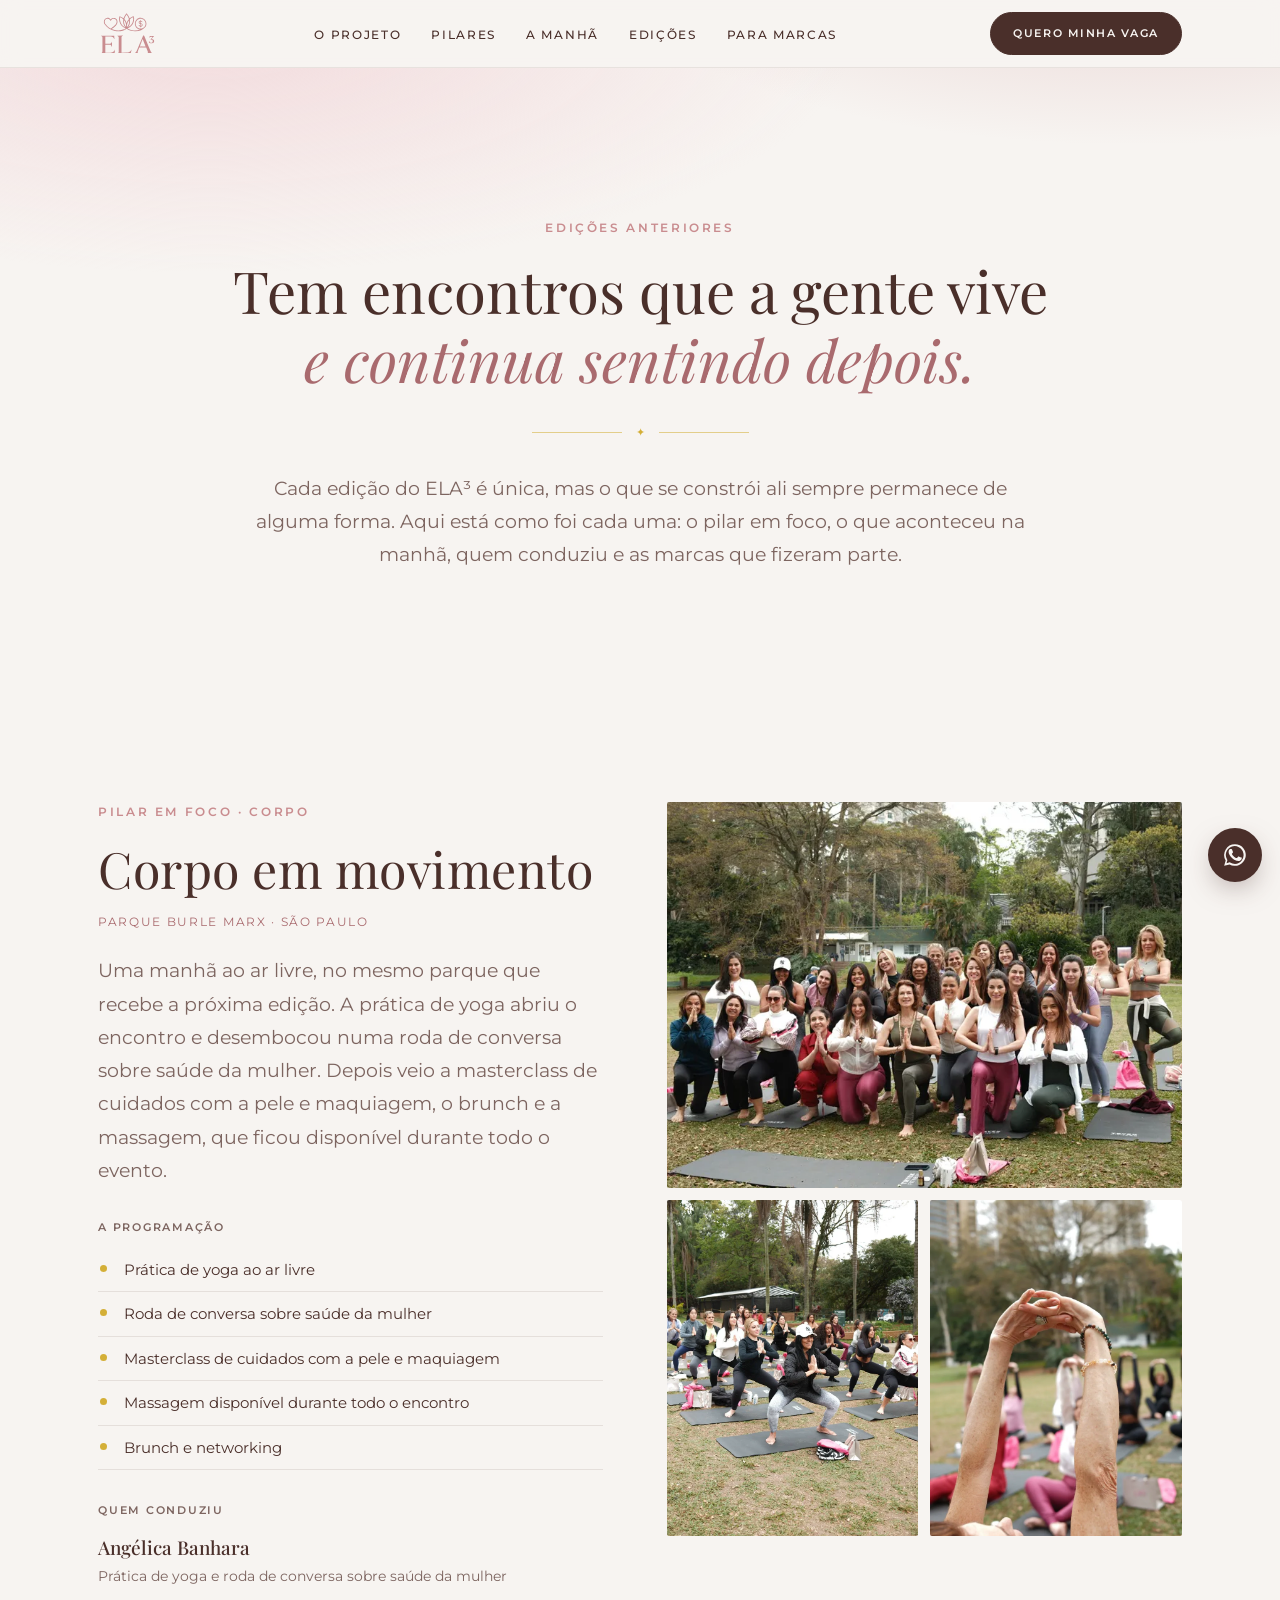
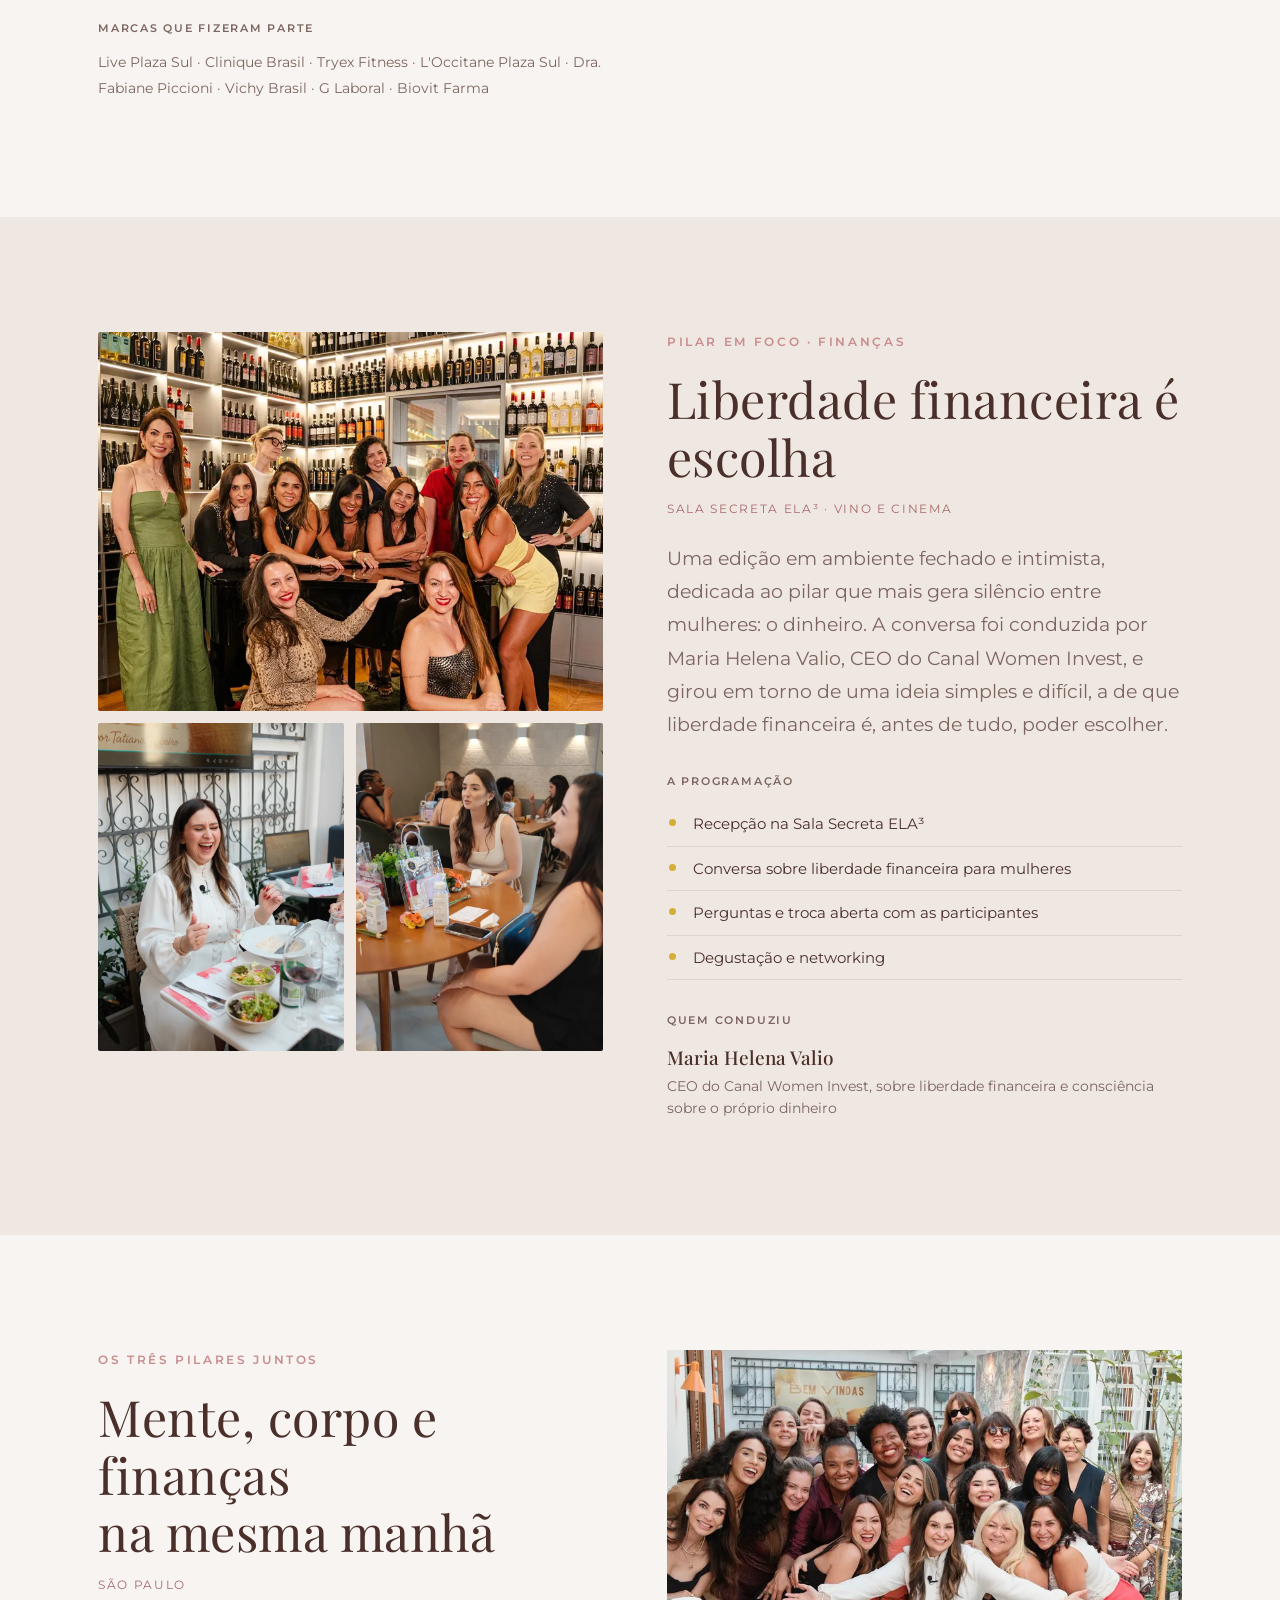
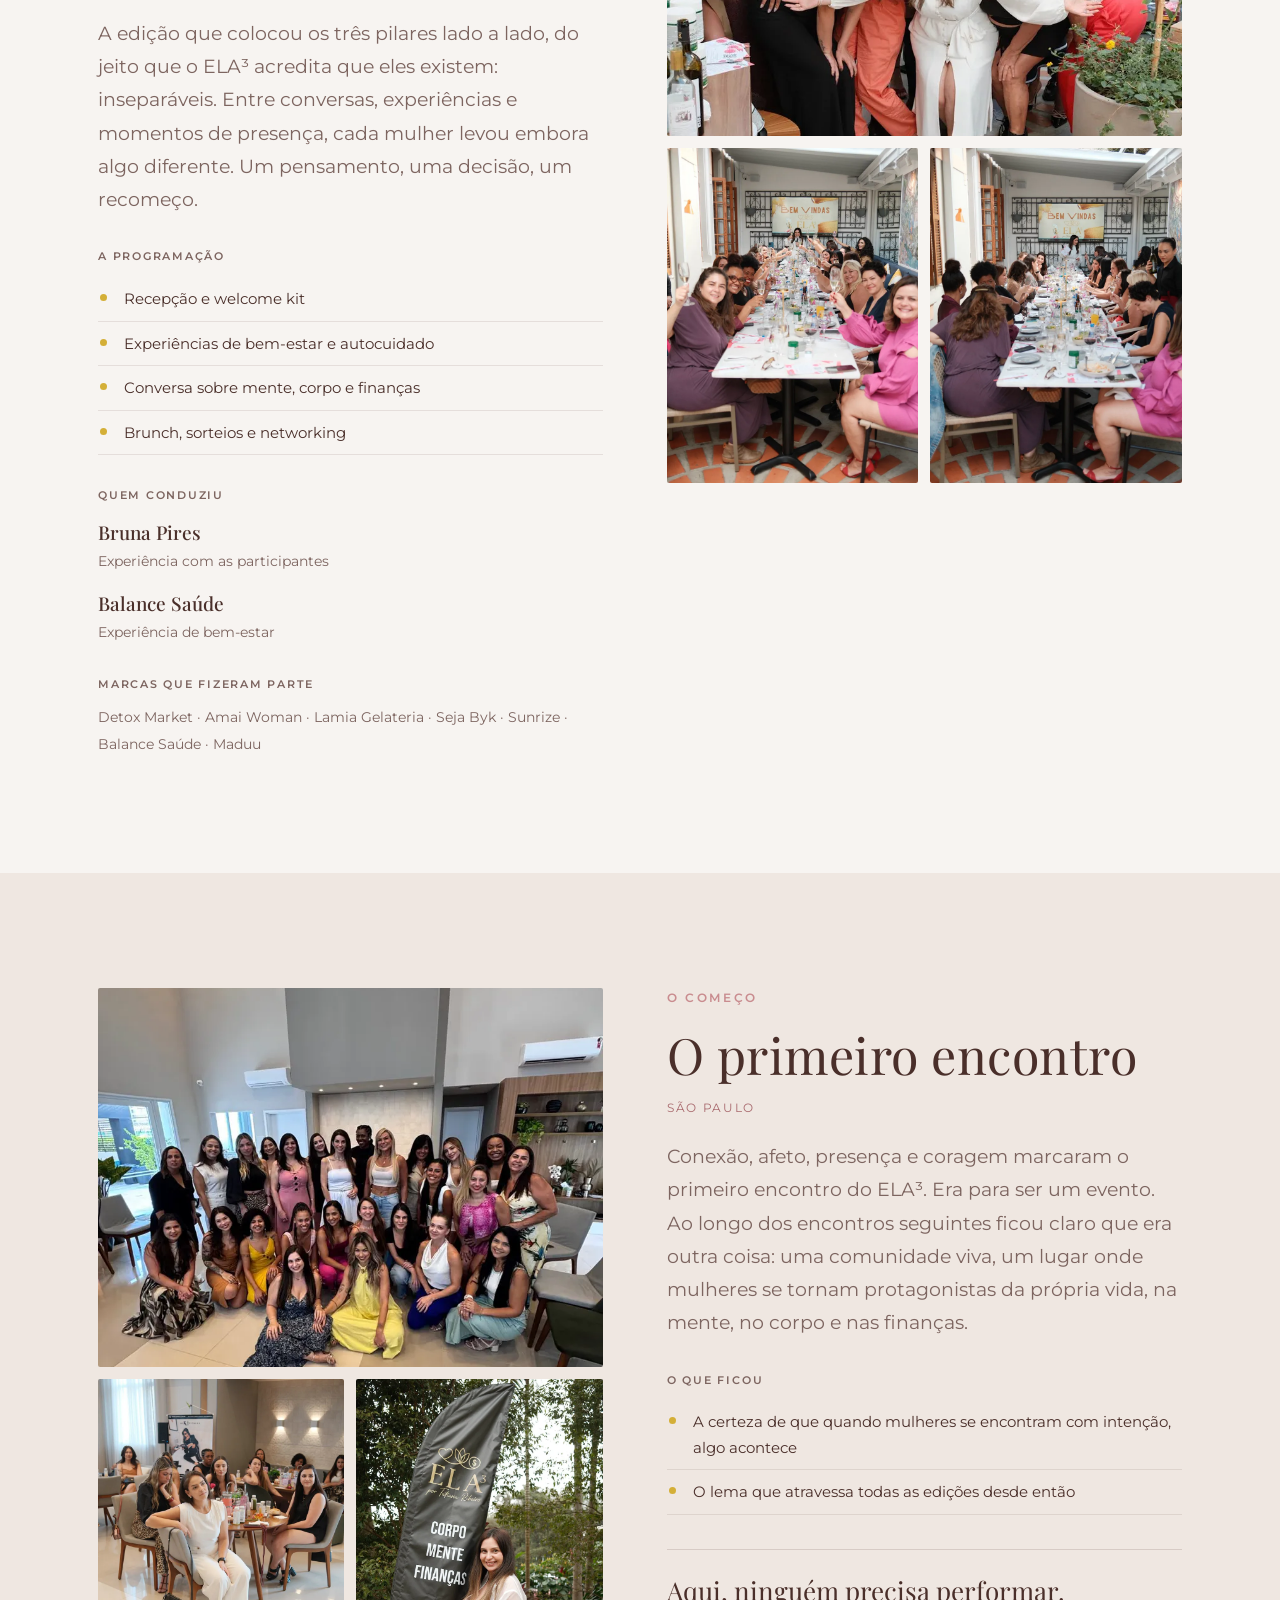
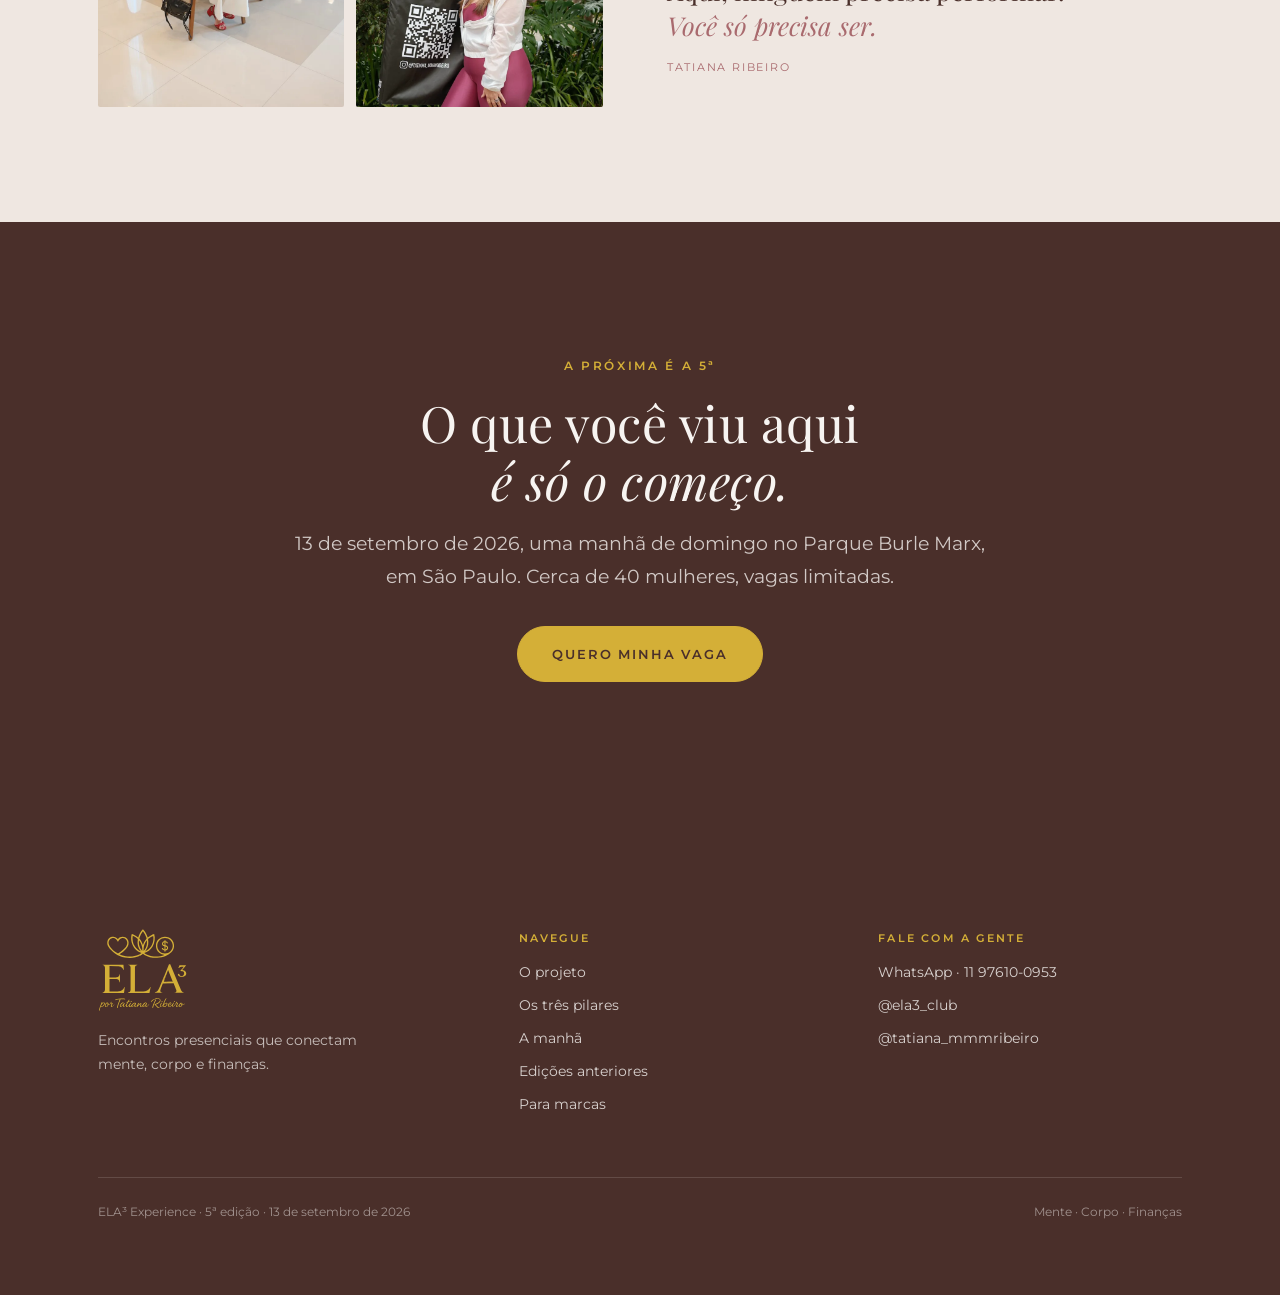
==== edicoes.html @ 1c88f281 "Aponta canonical, og:url e og:image para ela3.com.br Co-Authored-By: Claude Opus 5 <noreply@anthropi" ====
<!doctype html>
<html lang="pt-BR">
<head>
<meta charset="utf-8">
<meta name="viewport" content="width=device-width,initial-scale=1">
<title>Edições anteriores · ELA³ Experience</title>
<meta name="description" content="Como foi cada encontro do ELA³: o pilar em foco, a programação, quem conduziu e as marcas que fizeram parte. Yoga no Parque Burle Marx, roda de conversa sobre saúde da mulher, Sala Secreta sobre liberdade financeira e mais.">
<meta name="theme-color" content="#f7f4f1">
<link rel="canonical" href="https://ela3.com.br/edicoes.html">

<meta property="og:type" content="website">
<meta property="og:url" content="https://ela3.com.br/edicoes.html">
<meta property="og:locale" content="pt_BR">
<meta property="og:site_name" content="ELA³ Experience">
<meta property="og:title" content="Edições anteriores · ELA³ Experience">
<meta property="og:description" content="Tem encontros que a gente vive e continua sentindo depois. Como foi cada edição do ELA³.">
<meta property="og:image" content="https://ela3.com.br/assets/img/ed-parque-grupo.webp">
<meta name="twitter:card" content="summary_large_image">

<link rel="icon" href="assets/svg/logo-rosa.svg" type="image/svg+xml">
<link rel="preconnect" href="https://fonts.googleapis.com">
<link rel="preconnect" href="https://fonts.gstatic.com" crossorigin>
<link href="https://fonts.googleapis.com/css2?family=Montserrat:wght@300;400;500;600&family=Playfair+Display:ital,wght@0,400;0,500;1,400&display=swap" rel="stylesheet">
<link rel="stylesheet" href="assets/css/style.css">
<script>document.documentElement.className+=" js";</script>
</head>
<body>

<!-- ============ NAV ============ -->
<header class="nav">
  <div class="nav__in">
    <a class="nav__logo" href="index.html" aria-label="ELA³, por Tatiana Ribeiro">
      <img src="assets/svg/marca-rosa.svg" alt="ELA³ por Tatiana Ribeiro" width="112" height="71">
    </a>
    <nav aria-label="Seções do site">
      <ul class="nav__links">
        <li><a href="index.html#sobre">O projeto</a></li>
        <li><a href="index.html#pilares">Pilares</a></li>
        <li><a href="index.html#experiencia">A manhã</a></li>
        <li><a href="edicoes.html" aria-current="page">Edições</a></li>
        <li><a href="parceiros.html">Para marcas</a></li>
      </ul>
    </nav>
    <a class="btn btn--solid" href="index.html#inscricao">Quero minha vaga</a>
  </div>
</header>

<main id="topo">

<!-- ============ ABERTURA ============ -->
<section class="sec sec--capa">
  <div class="wrap">
    <div class="capa reveal">
      <p class="eyebrow">Edições anteriores</p>
      <h1>Tem encontros que a gente vive<br><em>e continua sentindo depois.</em></h1>
      <div class="rule"><span>✦</span></div>
      <p class="lead">Cada edição do ELA³ é única, mas o que se constrói ali sempre permanece de alguma forma. Aqui está como foi cada uma: o pilar em foco, o que aconteceu na manhã, quem conduziu e as marcas que fizeram parte.</p>
    </div>
  </div>
</section>

<!-- ============ EDIÇÃO · CORPO EM MOVIMENTO ============ -->
<section class="sec ed">
  <div class="wrap">
    <div class="ed__grid">
      <div class="ed__txt reveal">
        <p class="eyebrow">Pilar em foco · Corpo</p>
        <h2>Corpo em movimento</h2>
        <p class="ed__local">Parque Burle Marx · São Paulo</p>
        <p class="lead">Uma manhã ao ar livre, no mesmo parque que recebe a próxima edição. A prática de yoga abriu o encontro e desembocou numa roda de conversa sobre saúde da mulher. Depois veio a masterclass de cuidados com a pele e maquiagem, o brunch e a massagem, que ficou disponível durante todo o evento.</p>

        <h3 class="ed__sub">A programação</h3>
        <ul class="ed__lista">
          <li>Prática de yoga ao ar livre</li>
          <li>Roda de conversa sobre saúde da mulher</li>
          <li>Masterclass de cuidados com a pele e maquiagem</li>
          <li>Massagem disponível durante todo o encontro</li>
          <li>Brunch e networking</li>
        </ul>

        <h3 class="ed__sub">Quem conduziu</h3>
        <ul class="ed__gente">
          <li><b>Angélica Banhara</b><span>Prática de yoga e roda de conversa sobre saúde da mulher</span></li>
        </ul>

        <h3 class="ed__sub">Marcas que fizeram parte</h3>
        <p class="ed__marcas">Live Plaza Sul · Clinique Brasil · Tryex Fitness · L'Occitane Plaza Sul · Dra. Fabiane Piccioni · Vichy Brasil · G Laboral · Biovit Farma</p>
      </div>

      <div class="ed__fotos reveal">
        <figure class="ed-a"><img src="assets/img/ed-parque-grupo.webp" srcset="assets/img/ed-parque-grupo-sm.webp 800w, assets/img/ed-parque-grupo.webp 1600w" sizes="(max-width:900px) 100vw, 44vw" alt="Participantes reunidas no gramado do Parque Burle Marx ao final da prática" loading="lazy"></figure>
        <figure class="ed-b"><img src="assets/img/ed-parque-pratica.webp" srcset="assets/img/ed-parque-pratica-sm.webp 800w, assets/img/ed-parque-pratica.webp 1066w" style="--pos:44%" data-pos sizes="(max-width:900px) 50vw, 22vw" alt="Grupo em prática de yoga sobre os tapetes, no parque" loading="lazy"></figure>
        <figure class="ed-b"><img src="assets/img/ed-parque-maos.webp" srcset="assets/img/ed-parque-maos-sm.webp 800w, assets/img/ed-parque-maos.webp 1066w" style="--pos:40%" data-pos sizes="(max-width:900px) 50vw, 22vw" alt="Mãos erguidas durante a prática de yoga ao ar livre" loading="lazy"></figure>
      </div>
    </div>
  </div>
</section>

<!-- ============ EDIÇÃO · LIBERDADE FINANCEIRA ============ -->
<section class="sec sec--creme ed">
  <div class="wrap">
    <div class="ed__grid ed__grid--inv">
      <div class="ed__txt reveal">
        <p class="eyebrow">Pilar em foco · Finanças</p>
        <h2>Liberdade financeira é escolha</h2>
        <p class="ed__local">Sala Secreta ELA³ · Vino e Cinema</p>
        <p class="lead">Uma edição em ambiente fechado e intimista, dedicada ao pilar que mais gera silêncio entre mulheres: o dinheiro. A conversa foi conduzida por Maria Helena Valio, CEO do Canal Women Invest, e girou em torno de uma ideia simples e difícil, a de que liberdade financeira é, antes de tudo, poder escolher.</p>

        <h3 class="ed__sub">A programação</h3>
        <ul class="ed__lista">
          <li>Recepção na Sala Secreta ELA³</li>
          <li>Conversa sobre liberdade financeira para mulheres</li>
          <li>Perguntas e troca aberta com as participantes</li>
          <li>Degustação e networking</li>
        </ul>

        <h3 class="ed__sub">Quem conduziu</h3>
        <ul class="ed__gente">
          <li><b>Maria Helena Valio</b><span>CEO do Canal Women Invest, sobre liberdade financeira e consciência sobre o próprio dinheiro</span></li>
        </ul>
      </div>

      <div class="ed__fotos reveal">
        <figure class="ed-a"><img src="assets/img/ed-adega.webp" srcset="assets/img/ed-adega-sm.webp 800w, assets/img/ed-adega.webp 1068w" style="--pos:42%" data-pos sizes="(max-width:900px) 100vw, 44vw" alt="Participantes reunidas na Sala Secreta ELA³, entre as prateleiras de vinho" loading="lazy"></figure>
        <figure class="ed-b"><img src="assets/img/ed-tati-mesa.webp" srcset="assets/img/ed-tati-mesa-sm.webp 800w, assets/img/ed-tati-mesa.webp 1066w" style="--pos:26%" data-pos sizes="(max-width:900px) 50vw, 22vw" alt="Tatiana Ribeiro durante a conversa com as participantes" loading="lazy"></figure>
        <figure class="ed-b"><img src="assets/img/ed-kits.webp" srcset="assets/img/ed-kits-sm.webp 800w, assets/img/ed-kits.webp 1066w" style="--pos:38%" data-pos sizes="(max-width:900px) 50vw, 22vw" alt="Participantes em conversa ao redor da mesa, com os welcome kits" loading="lazy"></figure>
      </div>
    </div>
  </div>
</section>

<!-- ============ EDIÇÃO · MENTE, CORPO E FINANÇAS ============ -->
<section class="sec ed">
  <div class="wrap">
    <div class="ed__grid">
      <div class="ed__txt reveal">
        <p class="eyebrow">Os três pilares juntos</p>
        <h2>Mente, corpo e finanças<br>na mesma manhã</h2>
        <p class="ed__local">São Paulo</p>
        <p class="lead">A edição que colocou os três pilares lado a lado, do jeito que o ELA³ acredita que eles existem: inseparáveis. Entre conversas, experiências e momentos de presença, cada mulher levou embora algo diferente. Um pensamento, uma decisão, um recomeço.</p>

        <h3 class="ed__sub">A programação</h3>
        <ul class="ed__lista">
          <li>Recepção e welcome kit</li>
          <li>Experiências de bem-estar e autocuidado</li>
          <li>Conversa sobre mente, corpo e finanças</li>
          <li>Brunch, sorteios e networking</li>
        </ul>

        <h3 class="ed__sub">Quem conduziu</h3>
        <ul class="ed__gente">
          <li><b>Bruna Pires</b><span>Experiência com as participantes</span></li>
          <li><b>Balance Saúde</b><span>Experiência de bem-estar</span></li>
        </ul>

        <h3 class="ed__sub">Marcas que fizeram parte</h3>
        <p class="ed__marcas">Detox Market · Amai Woman · Lamia Gelateria · Seja Byk · Sunrize · Balance Saúde · Maduu</p>
      </div>

      <div class="ed__fotos reveal">
        <figure class="ed-a"><img src="assets/img/ed-jardim.webp" srcset="assets/img/ed-jardim-sm.webp 800w, assets/img/ed-jardim.webp 1066w" style="--pos:34%" data-pos sizes="(max-width:900px) 100vw, 44vw" alt="Participantes reunidas no jardim de inverno durante um encontro do ELA³" loading="lazy"></figure>
        <figure class="ed-b"><img src="assets/img/ed-mesa.webp" srcset="assets/img/ed-mesa-sm.webp 800w, assets/img/ed-mesa.webp 1066w" style="--pos:44%" data-pos sizes="(max-width:900px) 50vw, 22vw" alt="Mesa posta para o brunch, com o painel de boas-vindas ao fundo" loading="lazy"></figure>
        <figure class="ed-b"><img src="assets/img/ed-mesa-alto.webp" srcset="assets/img/ed-mesa-alto-sm.webp 800w, assets/img/ed-mesa-alto.webp 1066w" style="--pos:46%" data-pos sizes="(max-width:900px) 50vw, 22vw" alt="Mesa longa vista de cima, com as participantes em conversa" loading="lazy"></figure>
      </div>
    </div>
  </div>
</section>

<!-- ============ EDIÇÃO · O PRIMEIRO ENCONTRO ============ -->
<section class="sec sec--creme ed">
  <div class="wrap">
    <div class="ed__grid ed__grid--inv">
      <div class="ed__txt reveal">
        <p class="eyebrow">O começo</p>
        <h2>O primeiro encontro</h2>
        <p class="ed__local">São Paulo</p>
        <p class="lead">Conexão, afeto, presença e coragem marcaram o primeiro encontro do ELA³. Era para ser um evento. Ao longo dos encontros seguintes ficou claro que era outra coisa: uma comunidade viva, um lugar onde mulheres se tornam protagonistas da própria vida, na mente, no corpo e nas finanças.</p>

        <h3 class="ed__sub">O que ficou</h3>
        <ul class="ed__lista">
          <li>A certeza de que quando mulheres se encontram com intenção, algo acontece</li>
          <li>O lema que atravessa todas as edições desde então</li>
        </ul>

        <blockquote class="ed__quote">
          <p>Aqui, ninguém precisa performar.<br><em>Você só precisa ser.</em></p>
          <cite>Tatiana Ribeiro</cite>
        </blockquote>
      </div>

      <div class="ed__fotos reveal">
        <figure class="ed-a"><img src="assets/img/ed-sala-grupo.webp" srcset="assets/img/ed-sala-grupo-sm.webp 800w, assets/img/ed-sala-grupo.webp 960w" style="--pos:40%" data-pos sizes="(max-width:900px) 100vw, 44vw" alt="Grupo de participantes reunidas no encerramento de um encontro do ELA³" loading="lazy"></figure>
        <figure class="ed-b"><img src="assets/img/ed-sala-roda.webp" srcset="assets/img/ed-sala-roda-sm.webp 800w, assets/img/ed-sala-roda.webp 1066w" style="--pos:36%" data-pos sizes="(max-width:900px) 50vw, 22vw" alt="Participantes sentadas em roda durante a conversa" loading="lazy"></figure>
        <figure class="ed-b"><img src="assets/img/ed-parque-bandeira.webp" srcset="assets/img/ed-parque-bandeira-sm.webp 800w, assets/img/ed-parque-bandeira.webp 1066w" style="--pos:30%" data-pos sizes="(max-width:900px) 50vw, 22vw" alt="Bandeira do ELA³ com os três pilares, montada no parque" loading="lazy"></figure>
      </div>
    </div>
  </div>
</section>

<!-- ============ CHAMADA FINAL ============ -->
<section class="sec sec--choc" id="proxima">
  <div class="wrap">
    <div class="sec__head reveal">
      <p class="eyebrow">A próxima é a 5ª</p>
      <h2>O que você viu aqui<br><em>é só o começo.</em></h2>
      <p class="lead">13 de setembro de 2026, uma manhã de domingo no Parque Burle Marx, em São Paulo. Cerca de 40 mulheres, vagas limitadas.</p>
      <p style="margin-top:32px"><a class="btn btn--gold" href="index.html#inscricao">Quero minha vaga</a></p>
    </div>
  </div>
</section>

</main>

<!-- ============ RODAPÉ ============ -->
<footer class="foot">
  <div class="wrap">
    <div class="foot__grid">
      <div>
        <img src="assets/svg/logo-dourado.svg" alt="ELA³ por Tatiana Ribeiro" width="100" height="82">
        <p style="max-width:34ch">Encontros presenciais que conectam mente, corpo e finanças.</p>
      </div>
      <div>
        <h4>Navegue</h4>
        <ul>
          <li><a href="index.html#sobre">O projeto</a></li>
          <li><a href="index.html#pilares">Os três pilares</a></li>
          <li><a href="index.html#experiencia">A manhã</a></li>
          <li><a href="edicoes.html">Edições anteriores</a></li>
          <li><a href="parceiros.html">Para marcas</a></li>
        </ul>
      </div>
      <div>
        <h4>Fale com a gente</h4>
        <ul>
          <li><a href="https://wa.me/5511976100953" target="_blank" rel="noopener">WhatsApp · 11 97610-0953</a></li>
          <li><a href="https://instagram.com/ela3_club" target="_blank" rel="noopener">@ela3_club</a></li>
          <li><a href="https://instagram.com/tatiana_mmmribeiro" target="_blank" rel="noopener">@tatiana_mmmribeiro</a></li>
        </ul>
      </div>
    </div>
    <div class="foot__fim">
      <span>ELA³ Experience · 5ª edição · 13 de setembro de 2026</span>
      <span>Mente · Corpo · Finanças</span>
    </div>
  </div>
</footer>

<a class="zap" href="https://wa.me/5511976100953?text=Oi%2C%20Tatiana!%20Vim%20pelo%20site%20do%20ELA%C2%B3." target="_blank" rel="noopener" aria-label="Falar no WhatsApp">
  <svg viewBox="0 0 24 24" fill="currentColor" aria-hidden="true"><path d="M17.5 14.4c-.3-.2-1.8-.9-2-1-.3-.1-.5-.2-.7.1-.2.3-.8 1-.9 1.2-.2.2-.3.2-.6.1-.3-.2-1.3-.5-2.4-1.5-.9-.8-1.5-1.8-1.7-2.1-.2-.3 0-.5.1-.6l.5-.5c.1-.2.2-.3.3-.5 0-.2 0-.4 0-.5 0-.2-.7-1.6-.9-2.2-.2-.6-.5-.5-.7-.5h-.6c-.2 0-.5.1-.8.4-.3.3-1 1-1 2.5s1.1 2.9 1.2 3.1c.2.2 2.1 3.2 5.1 4.4.7.3 1.3.5 1.7.6.7.2 1.4.2 1.9.1.6-.1 1.8-.7 2-1.5.3-.7.3-1.4.2-1.5-.1-.2-.3-.2-.6-.4M12 2a10 10 0 0 0-8.6 15.1L2 22l5-1.3A10 10 0 1 0 12 2m0 18.2c-1.6 0-3.2-.4-4.5-1.2l-.3-.2-3 .8.8-2.9-.2-.3A8.2 8.2 0 1 1 12 20.2"/></svg>
</a>

<script>
(function(){
  var els=document.querySelectorAll('.reveal');
  var todos=function(){els.forEach(function(e){e.classList.add('is-in')})};
  if(!('IntersectionObserver' in window)){todos();return}
  var io=new IntersectionObserver(function(entries){
    entries.forEach(function(en){ if(en.isIntersecting){en.target.classList.add('is-in');io.unobserve(en.target)} })
  },{rootMargin:'0px 0px -8% 0px',threshold:.08});
  els.forEach(function(e){io.observe(e)});
  setTimeout(todos,2500);
})();
</script>
</body>
</html>
---- assets/css/style.css ----
/* ============================================================
   ELA³ Experience · folha de estilo
   Cores e tipografia conforme o Manual de Identidade Visual
   ============================================================ */

:root{
  --off-white:#f7f4f1;
  --blush:#f2d7da;
  --rosa:#c98c8f;
  --chocolate:#4a2f2a;
  --dourado:#d4af37;

  --rosa-escuro:#a96a6e;
  --creme-escuro:#efe7e1;
  --texto:#4a2f2a;
  --texto-suave:#7d6560;

  --serif:"Playfair Display",Georgia,serif;
  --sans:"Montserrat","Helvetica Neue",Arial,sans-serif;

  --max:1180px;
  --gut:clamp(20px,5vw,48px);
}

*,*::before,*::after{box-sizing:border-box}
html{scroll-behavior:smooth;-webkit-text-size-adjust:100%}
body{
  margin:0;
  background:var(--off-white);
  color:var(--texto);
  font-family:var(--sans);
  font-weight:400;
  font-size:16px;
  line-height:1.7;
  -webkit-font-smoothing:antialiased;
}
img,svg{max-width:100%;display:block}
a{color:inherit}

.wrap{max-width:var(--max);margin:0 auto;padding-inline:var(--gut)}
.wrap-narrow{max-width:820px;margin:0 auto;padding-inline:var(--gut)}

/* ---------- tipografia ---------- */
h1,h2,h3{font-family:var(--serif);font-weight:400;line-height:1.15;margin:0}
h2{font-size:clamp(30px,4.4vw,50px);letter-spacing:.01em}
h3{font-size:clamp(20px,2.4vw,26px)}
p{margin:0 0 1.1em}
p:last-child{margin-bottom:0}

.eyebrow{
  font-family:var(--sans);
  font-size:12px;font-weight:600;
  letter-spacing:.22em;text-transform:uppercase;
  color:var(--rosa);
  margin:0 0 18px;
}
.eyebrow--gold{color:var(--dourado)}
.lead{font-size:clamp(17px,1.9vw,19px);color:var(--texto-suave);line-height:1.75}

/* ---------- ornamento: filete com losango ---------- */
.rule{display:flex;align-items:center;justify-content:center;gap:14px;margin:34px 0}
.rule::before,.rule::after{content:"";height:1px;width:min(90px,18vw);background:var(--dourado);opacity:.55}
.rule span{color:var(--dourado);font-size:11px;line-height:1}

/* ---------- botoes ---------- */
.btn{
  display:inline-block;
  font-family:var(--sans);
  font-size:13px;font-weight:600;
  letter-spacing:.14em;text-transform:uppercase;
  padding:16px 34px;
  border:1px solid var(--chocolate);
  border-radius:999px;
  text-decoration:none;
  transition:background .25s ease,color .25s ease,border-color .25s ease,transform .25s ease;
  cursor:pointer;
}
.btn--solid{background:var(--chocolate);color:var(--off-white)}
.btn--solid:hover{background:var(--rosa-escuro);border-color:var(--rosa-escuro)}
.btn--ghost{background:transparent;color:var(--chocolate)}
.btn--ghost:hover{background:var(--chocolate);color:var(--off-white)}
.btn--gold{background:var(--dourado);border-color:var(--dourado);color:var(--chocolate)}
.btn--gold:hover{filter:brightness(1.07)}
.btn--light{background:var(--off-white);border-color:var(--off-white);color:var(--chocolate)}
.btn--light:hover{background:var(--blush);border-color:var(--blush)}
.btn:active{transform:translateY(1px)}

/* ---------- nav ---------- */
.nav{
  position:sticky;top:0;z-index:60;
  background:rgba(247,244,241,.92);
  backdrop-filter:saturate(140%) blur(10px);
  border-bottom:1px solid rgba(74,47,42,.09);
}
.nav__in{
  max-width:var(--max);margin:0 auto;padding:12px var(--gut);
  display:flex;align-items:center;justify-content:space-between;gap:24px;
}
.nav__logo{display:flex;align-items:center;text-decoration:none}
.nav__logo img{height:40px;width:auto}
.nav__links{display:flex;align-items:center;gap:30px;list-style:none;margin:0;padding:0}
.nav__links a{
  text-decoration:none;font-size:12px;font-weight:500;
  letter-spacing:.14em;text-transform:uppercase;color:var(--texto);
  padding-bottom:3px;border-bottom:1px solid transparent;transition:border-color .2s,color .2s;
}
.nav__links a:hover{color:var(--rosa-escuro);border-bottom-color:var(--rosa)}
.nav .btn{padding:11px 22px;font-size:11px}
@media (max-width:900px){
  .nav__links{display:none}
  .nav__logo img{height:36px}
}

/* ---------- hero ---------- */
.hero{
  position:relative;
  min-height:min(92vh,860px);
  display:flex;align-items:center;justify-content:center;
  text-align:center;
  padding:clamp(56px,9vw,110px) 0;
  overflow:hidden;
}
.hero__deco{
  position:absolute;inset:0;
  background:url("../svg/deco-hero.svg") center/cover no-repeat;
  pointer-events:none;
}
.hero__in{position:relative;z-index:2;max-width:760px;padding-inline:var(--gut)}
.hero__lockup{width:min(430px,74vw);margin:0 auto 26px}
.hero__pilares{
  display:flex;align-items:center;justify-content:center;
  gap:clamp(12px,3vw,26px);
  font-size:clamp(11px,1.5vw,13px);font-weight:500;
  letter-spacing:.24em;text-transform:uppercase;color:var(--texto);
  margin-bottom:30px;
}
.hero__pilares i{width:5px;height:5px;border-radius:50%;background:var(--rosa);display:inline-block}
.hero__quando{font-family:var(--serif);font-size:clamp(26px,3.6vw,38px);line-height:1.25;margin:0 0 8px}
.hero__onde{
  font-size:12px;font-weight:600;letter-spacing:.2em;text-transform:uppercase;
  color:var(--texto-suave);margin:0 0 26px;
}
.hero__tag{font-family:var(--serif);font-style:italic;font-size:clamp(19px,2.4vw,25px);color:var(--rosa-escuro);margin:0 0 34px}
.hero__ctas{display:flex;flex-wrap:wrap;gap:14px;justify-content:center}
.hero__vagas{margin-top:26px;font-size:12px;letter-spacing:.14em;text-transform:uppercase;color:var(--texto-suave)}
@media (max-width:760px){
  .hero__deco{background-image:url("../svg/deco-vertical.svg")}
  /* vela creme: garante leitura do texto sobre as manchas da marca */
  .hero::after{
    content:"";position:absolute;left:0;right:0;bottom:0;height:46%;z-index:1;
    background:linear-gradient(to top,var(--off-white) 42%,rgba(247,244,241,.88) 62%,rgba(247,244,241,0));
    pointer-events:none;
  }
  .hero::before{
    content:"";position:absolute;left:0;right:0;top:0;height:26%;z-index:1;
    background:linear-gradient(to bottom,rgba(247,244,241,.92),rgba(247,244,241,0));
    pointer-events:none;
  }
}

/* ---------- faixa de numeros ---------- */
.numeros{background:var(--chocolate);color:var(--off-white)}
.numeros__grid{
  display:grid;grid-template-columns:repeat(4,1fr);
  padding-block:clamp(34px,5vw,52px);
}
.numeros__item{text-align:center;padding:10px 14px;border-right:1px solid rgba(247,244,241,.16)}
.numeros__item:last-child{border-right:0}
.numeros__n{font-family:var(--serif);font-size:clamp(28px,4vw,42px);color:var(--dourado);line-height:1}
.numeros__l{display:block;margin-top:10px;font-size:11px;letter-spacing:.16em;text-transform:uppercase;opacity:.85;line-height:1.6}
@media (max-width:700px){
  .numeros__grid{grid-template-columns:repeat(2,1fr);gap:6px}
  .numeros__item:nth-child(2n){border-right:0}
  .numeros__item:nth-child(-n+2){border-bottom:1px solid rgba(247,244,241,.16);padding-bottom:24px}
  .numeros__item:nth-child(n+3){padding-top:24px}
}

/* ---------- secoes ---------- */
.sec{padding-block:clamp(64px,9vw,118px);position:relative}
.sec--blush{background:var(--blush)}
.sec--creme{background:var(--creme-escuro)}
.sec--choc{background:var(--chocolate);color:var(--off-white)}
.sec--choc h2,.sec--choc h3{color:var(--off-white)}
.sec--choc .lead{color:rgba(247,244,241,.78)}
.sec--choc .eyebrow{color:var(--dourado)}
.sec__head{text-align:center;max-width:720px;margin:0 auto clamp(38px,5vw,60px)}
.sec__head p{margin-top:18px}

/* ---------- sobre ---------- */
.sobre__grid{display:grid;grid-template-columns:1.12fr .88fr;gap:clamp(34px,6vw,80px);align-items:center}
.sobre__grid h2{font-size:clamp(28px,3.7vw,43px)}
.sobre__foto{position:relative}
.sobre__foto img{width:100%;aspect-ratio:4/5;object-fit:cover;object-position:center var(--pos,50%);border-radius:2px}
.sobre__foto::after{
  content:"";position:absolute;inset:14px -14px -14px 14px;
  border:1px solid var(--dourado);border-radius:2px;z-index:-1;
}
@media (max-width:860px){.sobre__grid{grid-template-columns:1fr}}

/* ---------- pilares ---------- */
.curvas{width:min(560px,88%);margin:0 auto clamp(40px,6vw,64px);opacity:.9}
.pilares{display:grid;grid-template-columns:repeat(3,1fr);gap:clamp(24px,4vw,48px)}
.pilar{text-align:center}
.pilar__ico{
  width:74px;height:74px;margin:0 auto 22px;
  border:1px solid var(--dourado);border-radius:50%;
  display:flex;align-items:center;justify-content:center;
  color:var(--rosa);
}
.pilar__ico svg{width:36px;height:36px}
.pilar h3{margin-bottom:12px;font-size:clamp(19px,2.2vw,23px);letter-spacing:.03em}
.pilar p{color:var(--texto-suave);font-size:15px}
.sec--choc .pilar p{color:rgba(247,244,241,.72)}
.sec--choc .pilar__ico{color:var(--dourado)}
@media (max-width:760px){.pilares{grid-template-columns:1fr;gap:38px}}

/* ---------- experiencia + cronograma ---------- */
.exp__grid{display:grid;grid-template-columns:1fr 1fr;gap:clamp(36px,6vw,86px);align-items:start}
@media (max-width:860px){.exp__grid{grid-template-columns:1fr}}
.selos{display:grid;grid-template-columns:repeat(2,1fr);gap:12px;margin-top:28px}
.selo{
  border:1px solid rgba(74,47,42,.16);border-radius:2px;
  padding:16px 18px;font-size:12px;font-weight:600;
  letter-spacing:.16em;text-transform:uppercase;text-align:center;
}
.crono{list-style:none;margin:0;padding:0}
.crono li{
  display:grid;grid-template-columns:76px 1fr;gap:20px;
  padding:17px 0;border-bottom:1px solid rgba(74,47,42,.13);
  align-items:baseline;
}
.crono li:last-child{border-bottom:0}
.crono time{font-family:var(--serif);font-size:19px;color:var(--rosa-escuro)}
.crono span{font-size:14.5px;letter-spacing:.02em}
.crono li.is-ela{background:linear-gradient(90deg,rgba(212,175,55,.13),transparent);margin-inline:-14px;padding-inline:14px}
.crono li.is-ela span{font-weight:600}

/* ---------- para quem ---------- */
.paraquem{display:grid;grid-template-columns:repeat(3,1fr);gap:clamp(20px,3vw,34px)}
.card{
  background:var(--off-white);
  border:1px solid rgba(74,47,42,.1);
  border-radius:2px;
  padding:clamp(28px,3.4vw,40px);
}
.card__n{font-family:var(--serif);font-size:34px;color:var(--dourado);line-height:1;display:block;margin-bottom:16px}
.card h3{font-size:19px;margin-bottom:10px;line-height:1.35}
.card p{font-size:14.5px;color:var(--texto-suave);margin:0}
@media (max-width:820px){.paraquem{grid-template-columns:1fr}}

/* ---------- galeria ---------- */
.galeria{
  display:grid;
  grid-template-columns:repeat(4,1fr);
  grid-auto-rows:clamp(150px,15.5vw,205px);
  gap:12px;
}
.galeria figure{margin:0;overflow:hidden;border-radius:2px;background:var(--creme-escuro)}
.galeria img{width:100%;height:100%;object-fit:cover;transition:transform .7s cubic-bezier(.2,.7,.2,1)}
.galeria figure:hover img{transform:scale(1.045)}
.g-a{grid-column:span 2;grid-row:span 2}
.g-b{grid-column:span 2}
.g-c{grid-column:span 1}
.galeria img[data-pos]{object-position:center var(--pos)}
@media (max-width:820px){
  .galeria{grid-template-columns:repeat(2,1fr);grid-auto-rows:clamp(120px,30vw,180px)}
}

/* ---------- tatiana ---------- */
.tati__grid{display:grid;grid-template-columns:.85fr 1.15fr;gap:clamp(32px,6vw,72px);align-items:center}
.tati__foto img{width:100%;aspect-ratio:4/5;border-radius:2px;object-fit:cover;object-position:center 10%}
.tati__nome{font-family:var(--serif);font-size:clamp(26px,3.2vw,34px);margin:0 0 6px}
.tati__papel{font-size:11px;letter-spacing:.2em;text-transform:uppercase;color:var(--dourado);margin:0 0 22px}
@media (max-width:820px){.tati__grid{grid-template-columns:1fr}}

/* ---------- inscricao ---------- */
.form{max-width:620px;margin:0 auto}
.form__row{display:grid;grid-template-columns:1fr 1fr;gap:14px}
@media (max-width:600px){.form__row{grid-template-columns:1fr}}
.field{margin-bottom:14px}
.field label{
  display:block;font-size:11px;font-weight:600;
  letter-spacing:.16em;text-transform:uppercase;
  margin-bottom:7px;color:rgba(247,244,241,.8);
}
.field input,.field select,.field textarea{
  width:100%;
  background:rgba(247,244,241,.07);
  border:1px solid rgba(247,244,241,.24);
  border-radius:2px;
  color:var(--off-white);
  font-family:var(--sans);font-size:15px;
  padding:14px 15px;
  transition:border-color .2s,background .2s;
}
.field input::placeholder,.field textarea::placeholder{color:rgba(247,244,241,.38)}
.field input:focus,.field select:focus,.field textarea:focus{
  outline:none;border-color:var(--dourado);background:rgba(247,244,241,.11);
}
.field select option{background:var(--chocolate);color:var(--off-white)}
.form .btn{width:100%;margin-top:10px}
.form__nota{margin-top:16px;font-size:12.5px;text-align:center;color:rgba(247,244,241,.6);line-height:1.65}
.form__nota a{color:var(--dourado)}

/* ---------- marcas (teaser) ---------- */
.marcas__grid{display:grid;grid-template-columns:1.1fr .9fr;gap:clamp(32px,6vw,72px);align-items:center}
@media (max-width:820px){.marcas__grid{grid-template-columns:1fr}}
.citacao{
  font-family:var(--serif);font-style:italic;
  font-size:clamp(21px,2.8vw,29px);line-height:1.4;
  color:var(--rosa-escuro);
  border-left:2px solid var(--dourado);
  padding-left:clamp(18px,2.5vw,28px);
  margin:0 0 28px;
}
.verbos{list-style:none;margin:0 0 30px;padding:0}
.verbos li{
  display:grid;grid-template-columns:118px 1fr;gap:16px;
  padding:13px 0;border-bottom:1px solid rgba(74,47,42,.12);
  font-size:14.5px;align-items:baseline;
}
.verbos li:last-child{border-bottom:0}
.verbos b{font-size:11.5px;font-weight:600;letter-spacing:.17em;text-transform:uppercase;color:var(--rosa-escuro)}
.sec--choc .verbos li{border-bottom-color:rgba(247,244,241,.16)}
.sec--choc .verbos b{color:var(--dourado)}

/* ---------- planos de parceria ---------- */
.planos{display:grid;grid-template-columns:1fr 1fr;gap:clamp(20px,3vw,32px);align-items:start}
@media (max-width:820px){.planos{grid-template-columns:1fr}}
.plano{border:1px solid rgba(74,47,42,.16);border-radius:2px;padding:clamp(28px,3.6vw,44px);background:var(--off-white)}
.plano--destaque{border-color:var(--dourado);box-shadow:0 12px 40px -26px rgba(74,47,42,.5)}
.plano__tipo{font-size:11px;letter-spacing:.2em;text-transform:uppercase;color:var(--dourado);margin:0 0 8px}
.plano h3{margin-bottom:14px}
.plano ul{list-style:none;margin:20px 0 0;padding:0}
.plano li{position:relative;padding:8px 0 8px 26px;font-size:14.5px;color:var(--texto-suave);line-height:1.6}
.plano li::before{content:"";position:absolute;left:0;top:16px;width:11px;height:1px;background:var(--dourado)}
.plano__mais{margin-top:22px;padding-top:18px;border-top:1px solid rgba(74,47,42,.14);font-size:12px;letter-spacing:.14em;text-transform:uppercase;color:var(--rosa-escuro)}

/* ---------- cta final ---------- */
.cta{text-align:center}
.cta h2{margin-bottom:18px}
.cta__acoes{display:flex;flex-wrap:wrap;gap:14px;justify-content:center;margin-top:32px}

/* ---------- rodape ---------- */
.foot{background:var(--chocolate);color:rgba(247,244,241,.72);padding-block:clamp(48px,6vw,72px);font-size:14px}
.foot__grid{display:grid;grid-template-columns:1.2fr 1fr 1fr;gap:clamp(28px,5vw,56px)}
@media (max-width:760px){.foot__grid{grid-template-columns:1fr;gap:34px}}
.foot img{height:82px;width:auto;margin-bottom:18px}
.foot h4{font-family:var(--sans);font-size:11px;font-weight:600;letter-spacing:.2em;text-transform:uppercase;color:var(--dourado);margin:0 0 14px}
.foot ul{list-style:none;margin:0;padding:0}
.foot li{margin-bottom:9px}
.foot a{color:rgba(247,244,241,.82);text-decoration:none;border-bottom:1px solid transparent;transition:border-color .2s}
.foot a:hover{border-bottom-color:var(--dourado)}
.foot__fim{
  margin-top:clamp(34px,5vw,52px);padding-top:24px;
  border-top:1px solid rgba(247,244,241,.14);
  display:flex;flex-wrap:wrap;gap:12px;justify-content:space-between;
  font-size:12px;color:rgba(247,244,241,.5);
}

/* ---------- whatsapp flutuante ---------- */
.zap{
  position:fixed;right:18px;bottom:18px;z-index:70;
  width:54px;height:54px;border-radius:50%;
  background:var(--chocolate);color:var(--off-white);
  display:flex;align-items:center;justify-content:center;
  box-shadow:0 10px 30px -10px rgba(74,47,42,.6);
  transition:transform .25s ease,background .25s ease;
}
.zap:hover{transform:translateY(-3px);background:var(--rosa-escuro)}
.zap svg{width:26px;height:26px}

/* ---------- animacao de entrada ---------- */
.js .reveal{opacity:0;transform:translateY(22px);transition:opacity .8s cubic-bezier(.2,.7,.2,1),transform .8s cubic-bezier(.2,.7,.2,1)}
.js .reveal.is-in{opacity:1;transform:none}
@media (prefers-reduced-motion:reduce){
  .js .reveal{opacity:1;transform:none;transition:none}
  html{scroll-behavior:auto}
  .galeria img{transition:none}
}

/* ---------- faixa da frase (a alma do projeto) ---------- */
.sec--frase{background:var(--blush);position:relative;overflow:hidden}
.sec--frase::before{content:"";position:absolute;inset:0;
  background:radial-gradient(120% 90% at 50% 0%,rgba(247,244,241,.55),rgba(247,244,241,0) 62%);pointer-events:none}
.frase{position:relative;margin:0;text-align:center;max-width:820px;margin-inline:auto}
.frase p{font-family:var(--serif);color:var(--chocolate);
  font-size:clamp(27px,4.4vw,46px);line-height:1.28;margin:0}
.frase p em{font-style:italic;color:var(--rosa-escuro)}
.frase .rule{margin:28px auto}
.frase cite{font-style:normal;font-family:var(--sans);font-size:12px;
  letter-spacing:.16em;text-transform:uppercase;color:var(--rosa-escuro)}

/* ---------- página de edições ---------- */
.sec--capa{background:var(--off-white);padding-top:clamp(96px,12vw,150px);position:relative;overflow:hidden}
.sec--capa::before{content:"";position:absolute;inset:-30% -10% auto -10%;height:80%;
  background:radial-gradient(60% 70% at 22% 30%,rgba(242,215,218,.85),rgba(242,215,218,0) 70%),
             radial-gradient(50% 60% at 82% 10%,rgba(201,140,143,.34),rgba(201,140,143,0) 72%);
  pointer-events:none}
.capa{position:relative;text-align:center;max-width:820px;margin-inline:auto}
.capa h1{font-family:var(--serif);color:var(--chocolate);font-weight:400;
  font-size:clamp(32px,5.2vw,58px);line-height:1.18;margin:14px 0 0}
.capa h1 em{font-style:italic;color:var(--rosa-escuro)}
.capa .lead{margin-inline:auto;max-width:62ch}

.ed__grid{display:grid;grid-template-columns:minmax(0,1fr) minmax(0,1.02fr);
  gap:clamp(32px,5vw,68px);align-items:start}
.ed__grid--inv .ed__txt{order:2}
.ed__grid--inv .ed__fotos{order:1}
.ed__txt h2{margin-top:10px}
.ed__local{font-family:var(--sans);font-size:12px;letter-spacing:.14em;text-transform:uppercase;
  color:var(--rosa-escuro);margin:14px 0 22px}
.ed__sub{font-family:var(--sans);font-size:11px;font-weight:600;letter-spacing:.16em;
  text-transform:uppercase;color:var(--texto-suave);margin:34px 0 14px}
.ed__lista{list-style:none;margin:0;padding:0}
.ed__lista li{position:relative;padding:9px 0 9px 26px;font-size:15px;color:var(--texto);
  border-bottom:1px solid rgba(122,90,86,.14)}
.ed__lista li::before{content:"";position:absolute;left:2px;top:17px;width:7px;height:7px;
  border-radius:50%;background:var(--dourado)}
.ed__gente{list-style:none;margin:0;padding:0;display:grid;gap:14px}
.ed__gente li{display:grid;gap:3px}
.ed__gente b{font-family:var(--serif);font-size:19px;font-weight:500;color:var(--chocolate)}
.ed__gente span{font-size:14px;color:var(--texto-suave);line-height:1.55}
.ed__marcas{font-size:14px;color:var(--texto-suave);line-height:1.9;margin:0}
.ed__quote{margin:34px 0 0;padding:24px 0 0;border-top:1px solid rgba(122,90,86,.2)}
.ed__quote p{font-family:var(--serif);font-size:clamp(20px,2.6vw,26px);line-height:1.34;
  color:var(--chocolate);margin:0}
.ed__quote p em{font-style:italic;color:var(--rosa-escuro)}
.ed__quote cite{display:block;margin-top:14px;font-style:normal;font-family:var(--sans);
  font-size:11px;letter-spacing:.16em;text-transform:uppercase;color:var(--rosa-escuro)}

.ed__fotos{display:grid;grid-template-columns:1fr 1fr;gap:12px;position:sticky;top:96px}
.ed__fotos figure{margin:0;overflow:hidden;border-radius:2px;background:var(--creme-escuro)}
.ed__fotos img{display:block;width:100%;height:100%;object-fit:cover}
.ed__fotos img[data-pos]{object-position:center var(--pos,50%)}
.ed-a{grid-column:span 2;aspect-ratio:4/3}
.ed-b{aspect-ratio:3/4}

@media (max-width:900px){
  .ed__grid{grid-template-columns:1fr;gap:32px}
  .ed__grid--inv .ed__txt{order:1}
  .ed__grid--inv .ed__fotos{order:2}
  .ed__fotos{position:static}
}
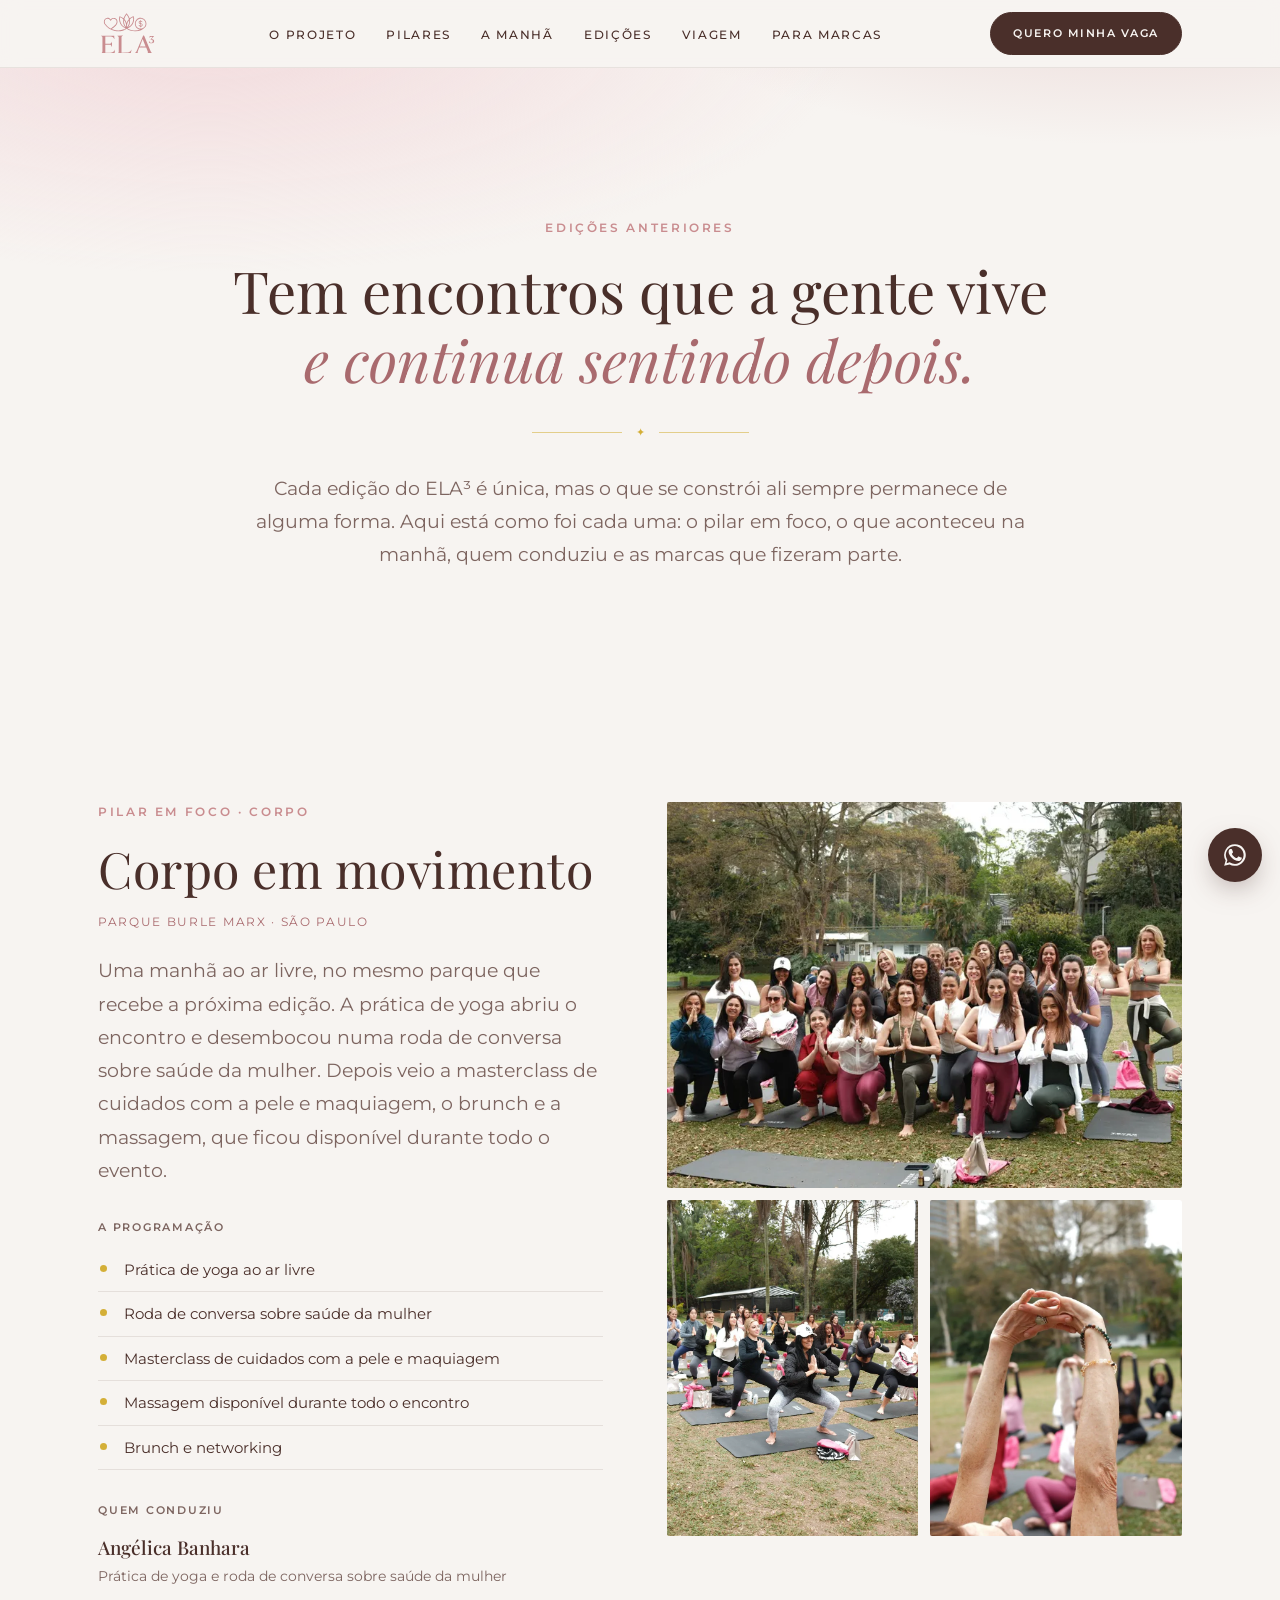
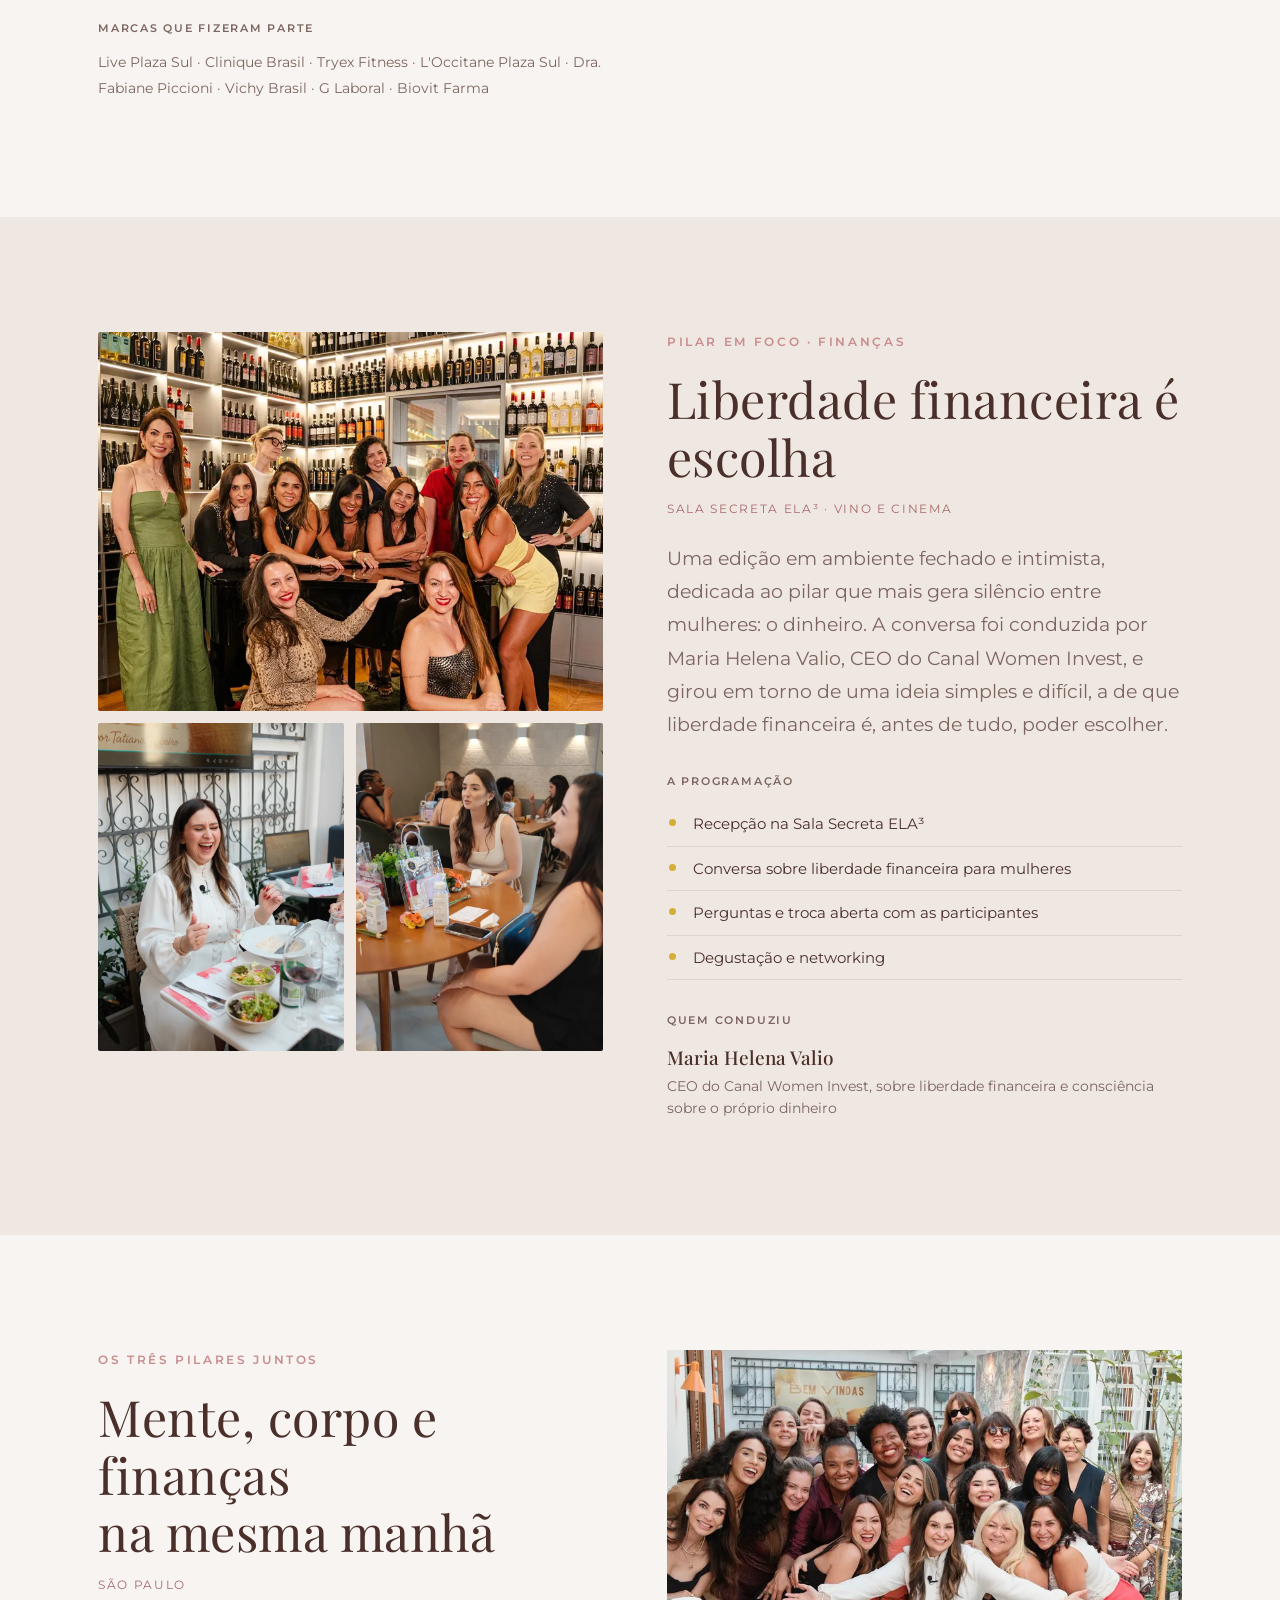
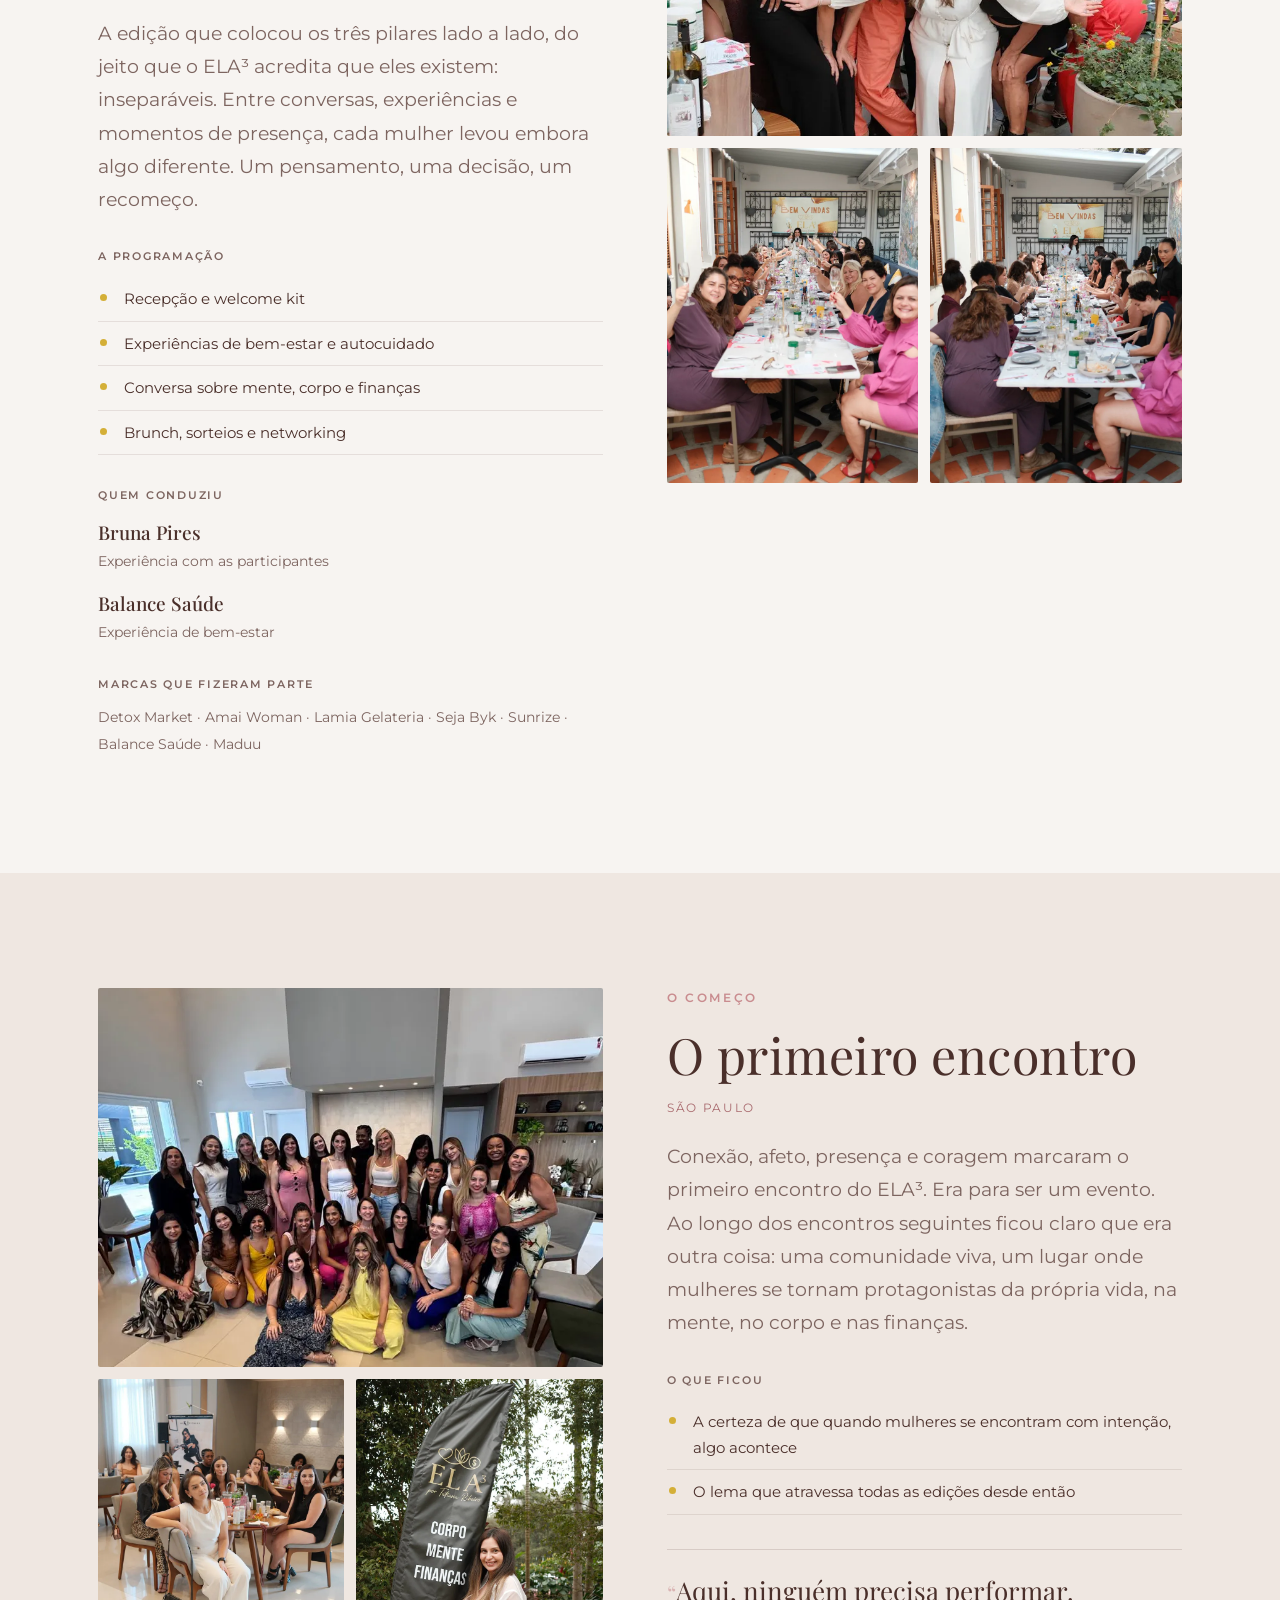
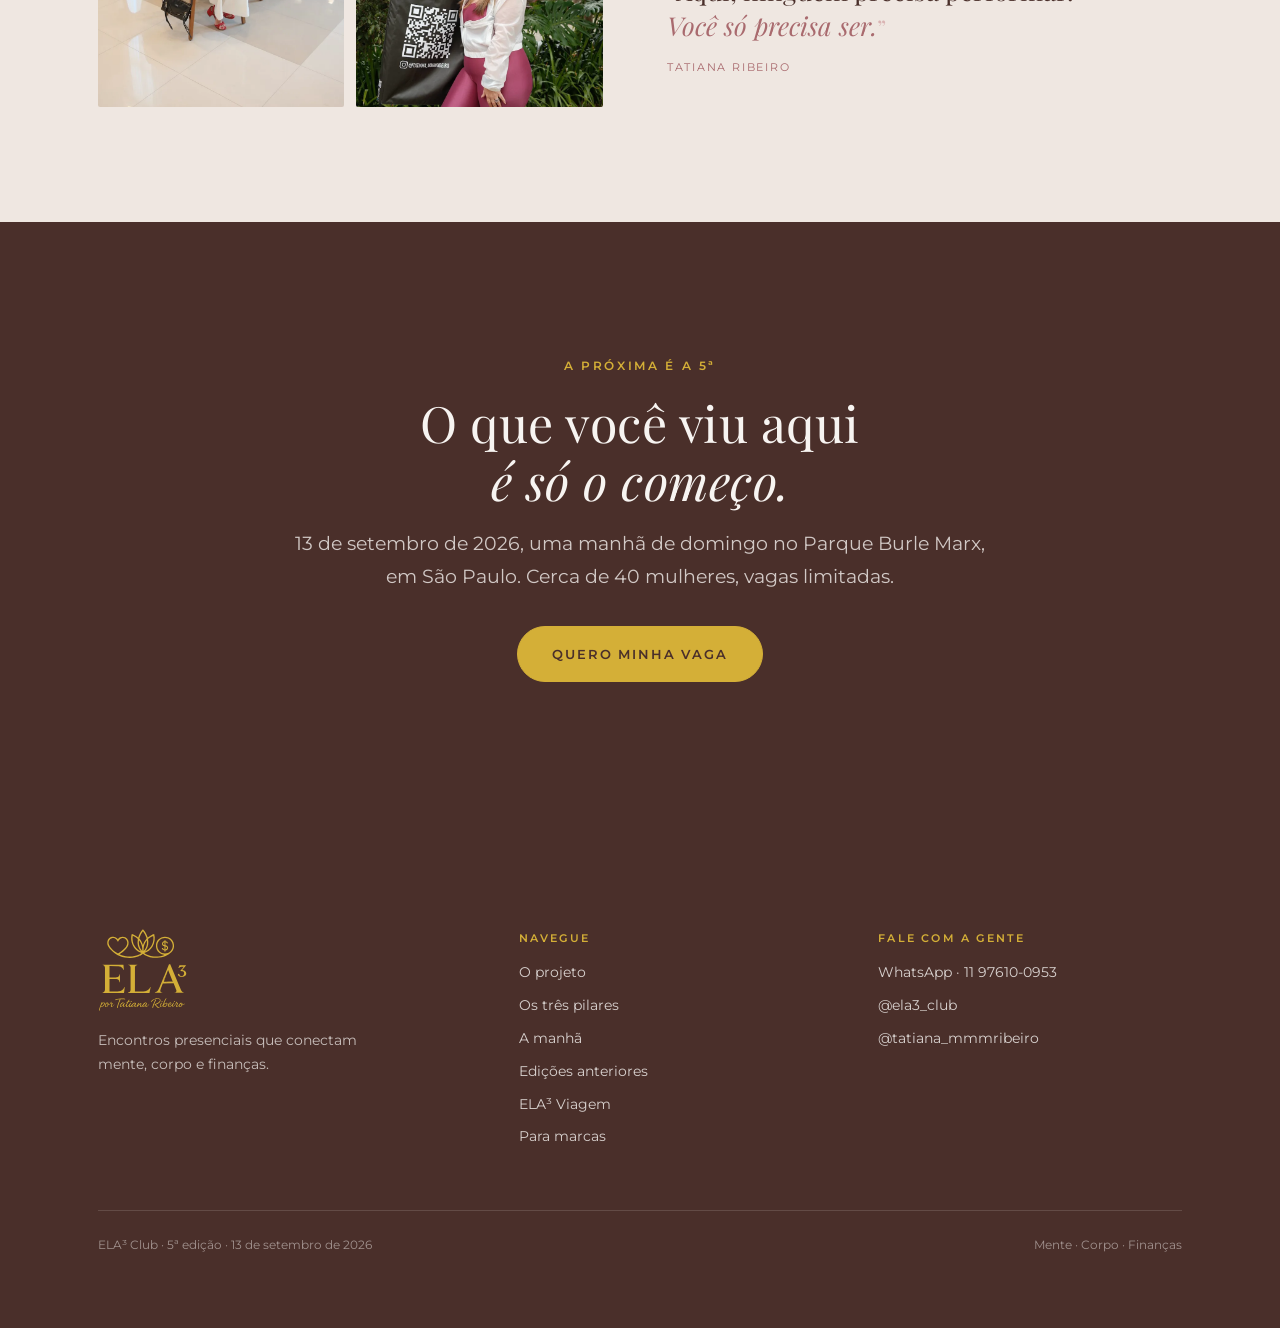
==== commit eaddbf97: "Ajustes da Mari: ELA³ Club, fotos proporcionais, aspas e página ELA³ Viagem - "ELA³ Experience" vira" ====
--- a/edicoes.html
+++ b/edicoes.html
@@ -3,7 +3,7 @@
 <head>
 <meta charset="utf-8">
 <meta name="viewport" content="width=device-width,initial-scale=1">
-<title>Edições anteriores · ELA³ Experience</title>
+<title>Edições anteriores · ELA³ Club</title>
 <meta name="description" content="Como foi cada encontro do ELA³: o pilar em foco, a programação, quem conduziu e as marcas que fizeram parte. Yoga no Parque Burle Marx, roda de conversa sobre saúde da mulher, Sala Secreta sobre liberdade financeira e mais.">
 <meta name="theme-color" content="#f7f4f1">
 <link rel="canonical" href="https://ela3.com.br/edicoes.html">
@@ -11,8 +11,8 @@
 <meta property="og:type" content="website">
 <meta property="og:url" content="https://ela3.com.br/edicoes.html">
 <meta property="og:locale" content="pt_BR">
-<meta property="og:site_name" content="ELA³ Experience">
-<meta property="og:title" content="Edições anteriores · ELA³ Experience">
+<meta property="og:site_name" content="ELA³ Club">
+<meta property="og:title" content="Edições anteriores · ELA³ Club">
 <meta property="og:description" content="Tem encontros que a gente vive e continua sentindo depois. Como foi cada edição do ELA³.">
 <meta property="og:image" content="https://ela3.com.br/assets/img/ed-parque-grupo.webp">
 <meta name="twitter:card" content="summary_large_image">
@@ -38,6 +38,7 @@
         <li><a href="index.html#pilares">Pilares</a></li>
         <li><a href="index.html#experiencia">A manhã</a></li>
         <li><a href="edicoes.html" aria-current="page">Edições</a></li>
+        <li><a href="viagem.html">Viagem</a></li>
         <li><a href="parceiros.html">Para marcas</a></li>
       </ul>
     </nav>
@@ -183,7 +184,7 @@
         </ul>
 
         <blockquote class="ed__quote">
-          <p>Aqui, ninguém precisa performar.<br><em>Você só precisa ser.</em></p>
+          <p><span class="frase__asp">“</span>Aqui, ninguém precisa performar.<br><em>Você só precisa ser.</em><span class="frase__asp">”</span></p>
           <cite>Tatiana Ribeiro</cite>
         </blockquote>
       </div>
@@ -226,6 +227,7 @@
           <li><a href="index.html#pilares">Os três pilares</a></li>
           <li><a href="index.html#experiencia">A manhã</a></li>
           <li><a href="edicoes.html">Edições anteriores</a></li>
+          <li><a href="viagem.html">ELA³ Viagem</a></li>
           <li><a href="parceiros.html">Para marcas</a></li>
         </ul>
       </div>
@@ -239,7 +241,7 @@
       </div>
     </div>
     <div class="foot__fim">
-      <span>ELA³ Experience · 5ª edição · 13 de setembro de 2026</span>
+      <span>ELA³ Club · 5ª edição · 13 de setembro de 2026</span>
       <span>Mente · Corpo · Finanças</span>
     </div>
   </div>
--- a/assets/css/style.css
+++ b/assets/css/style.css
@@ -191,6 +191,8 @@
 .sobre__grid h2{font-size:clamp(28px,3.7vw,43px)}
 .sobre__foto{position:relative}
 .sobre__foto img{width:100%;aspect-ratio:4/5;object-fit:cover;object-position:center var(--pos,50%);border-radius:2px}
+.sobre__foto--inteira{max-width:330px;margin-inline:auto;width:100%}
+.sobre__foto--inteira img{aspect-ratio:auto;height:auto;object-fit:contain;display:block}
 .sobre__foto::after{
   content:"";position:absolute;inset:14px -14px -14px 14px;
   border:1px solid var(--dourado);border-radius:2px;z-index:-1;
@@ -267,8 +269,9 @@
 }
 
 /* ---------- tatiana ---------- */
-.tati__grid{display:grid;grid-template-columns:.85fr 1.15fr;gap:clamp(32px,6vw,72px);align-items:center}
-.tati__foto img{width:100%;aspect-ratio:4/5;border-radius:2px;object-fit:cover;object-position:center 10%}
+.tati__grid{display:grid;grid-template-columns:.62fr 1.38fr;gap:clamp(28px,5vw,64px);align-items:center}
+.tati__foto{max-width:320px;margin-inline:auto;width:100%}
+.tati__foto img{display:block;width:100%;height:auto;border-radius:2px}
 .tati__nome{font-family:var(--serif);font-size:clamp(26px,3.2vw,34px);margin:0 0 6px}
 .tati__papel{font-size:11px;letter-spacing:.2em;text-transform:uppercase;color:var(--dourado);margin:0 0 22px}
 @media (max-width:820px){.tati__grid{grid-template-columns:1fr}}
@@ -320,7 +323,7 @@
   font-size:14.5px;align-items:baseline;
 }
 .verbos li:last-child{border-bottom:0}
-.verbos b{font-size:11.5px;font-weight:600;letter-spacing:.17em;text-transform:uppercase;color:var(--rosa-escuro)}
+.verbos b{font-size:14px;font-weight:600;letter-spacing:.13em;text-transform:uppercase;color:var(--rosa-escuro)}
 .sec--choc .verbos li{border-bottom-color:rgba(247,244,241,.16)}
 .sec--choc .verbos b{color:var(--dourado)}
 
@@ -442,3 +445,11 @@
   .ed__grid--inv .ed__fotos{order:2}
   .ed__fotos{position:static}
 }
+
+/* aspas decorativas da frase */
+.frase__asp{font-family:var(--serif);color:var(--rosa);opacity:.62;
+  font-size:.86em;line-height:0;vertical-align:-.06em}
+.ed__quote .frase__asp{color:var(--rosa);opacity:.55}
+
+/* na página de marcas, a coluna de texto dos verbos precisa de mais largura */
+.verbos span{font-size:15px}
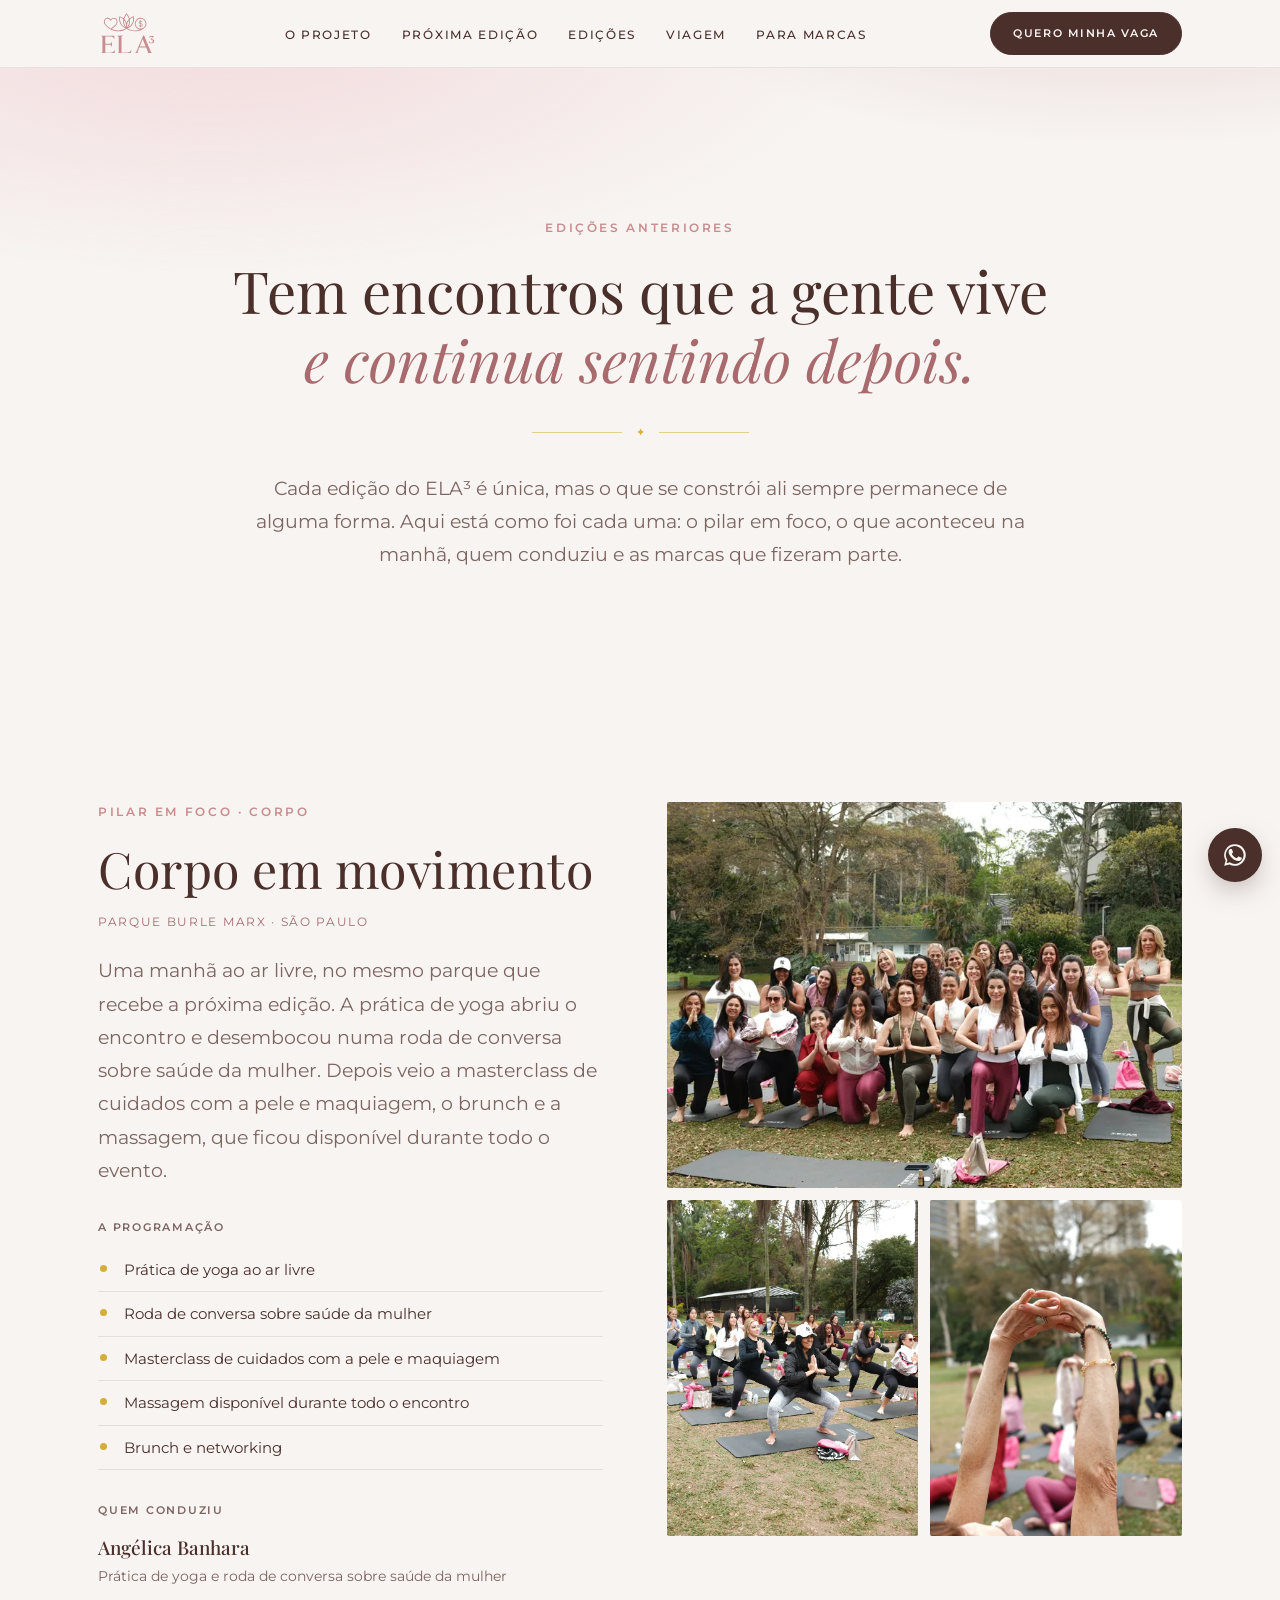
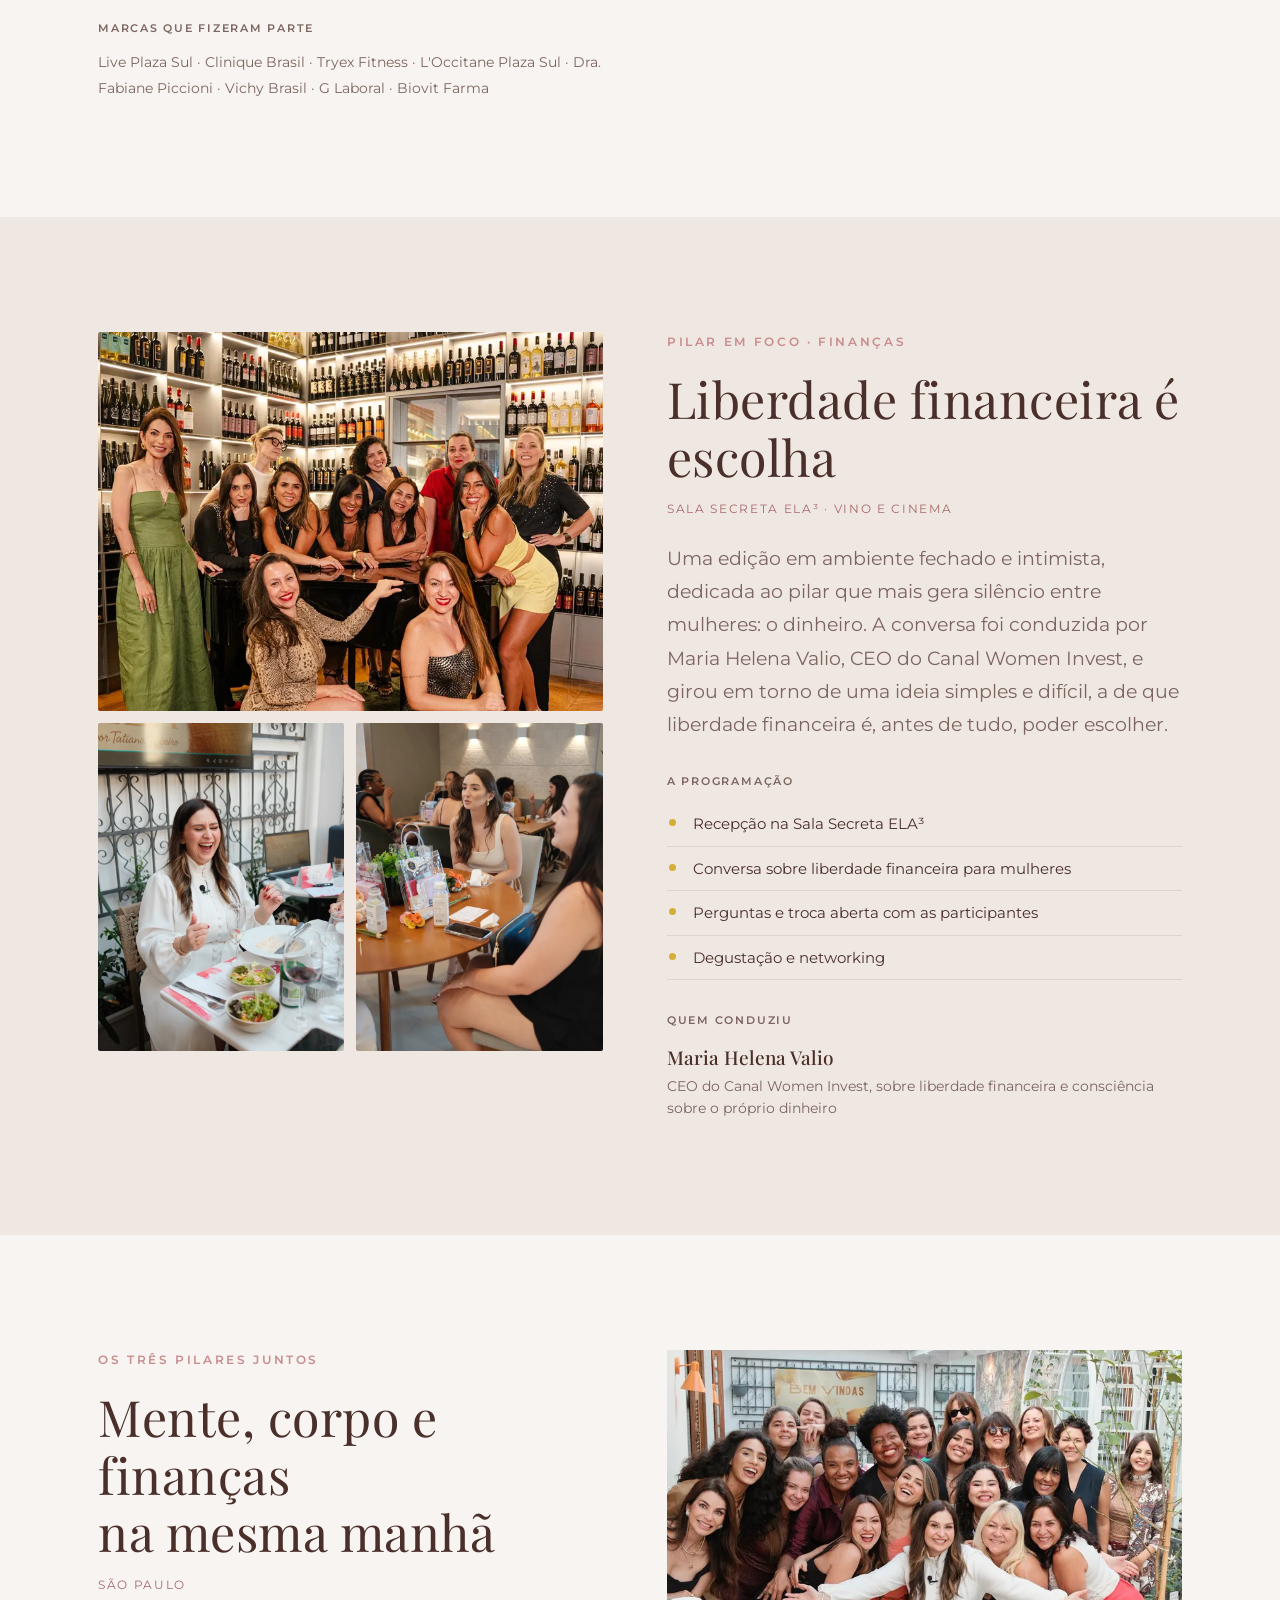
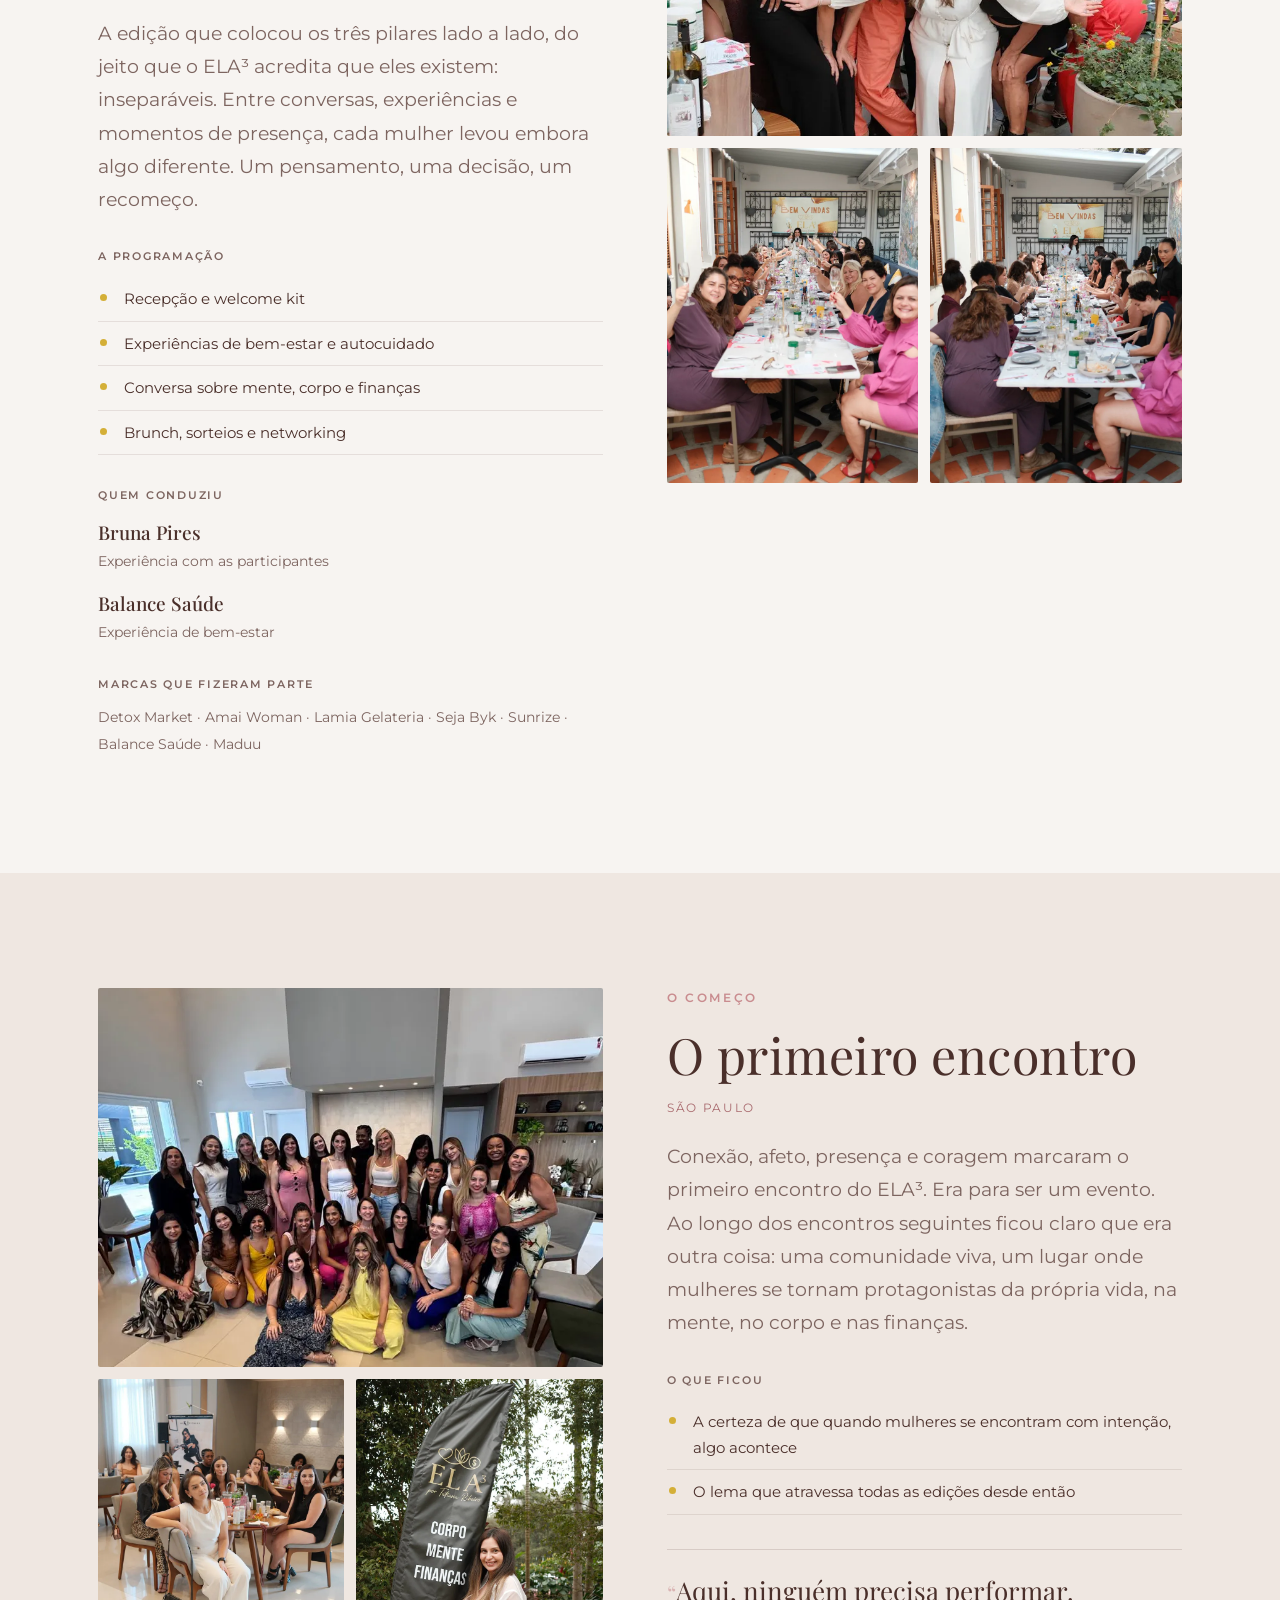
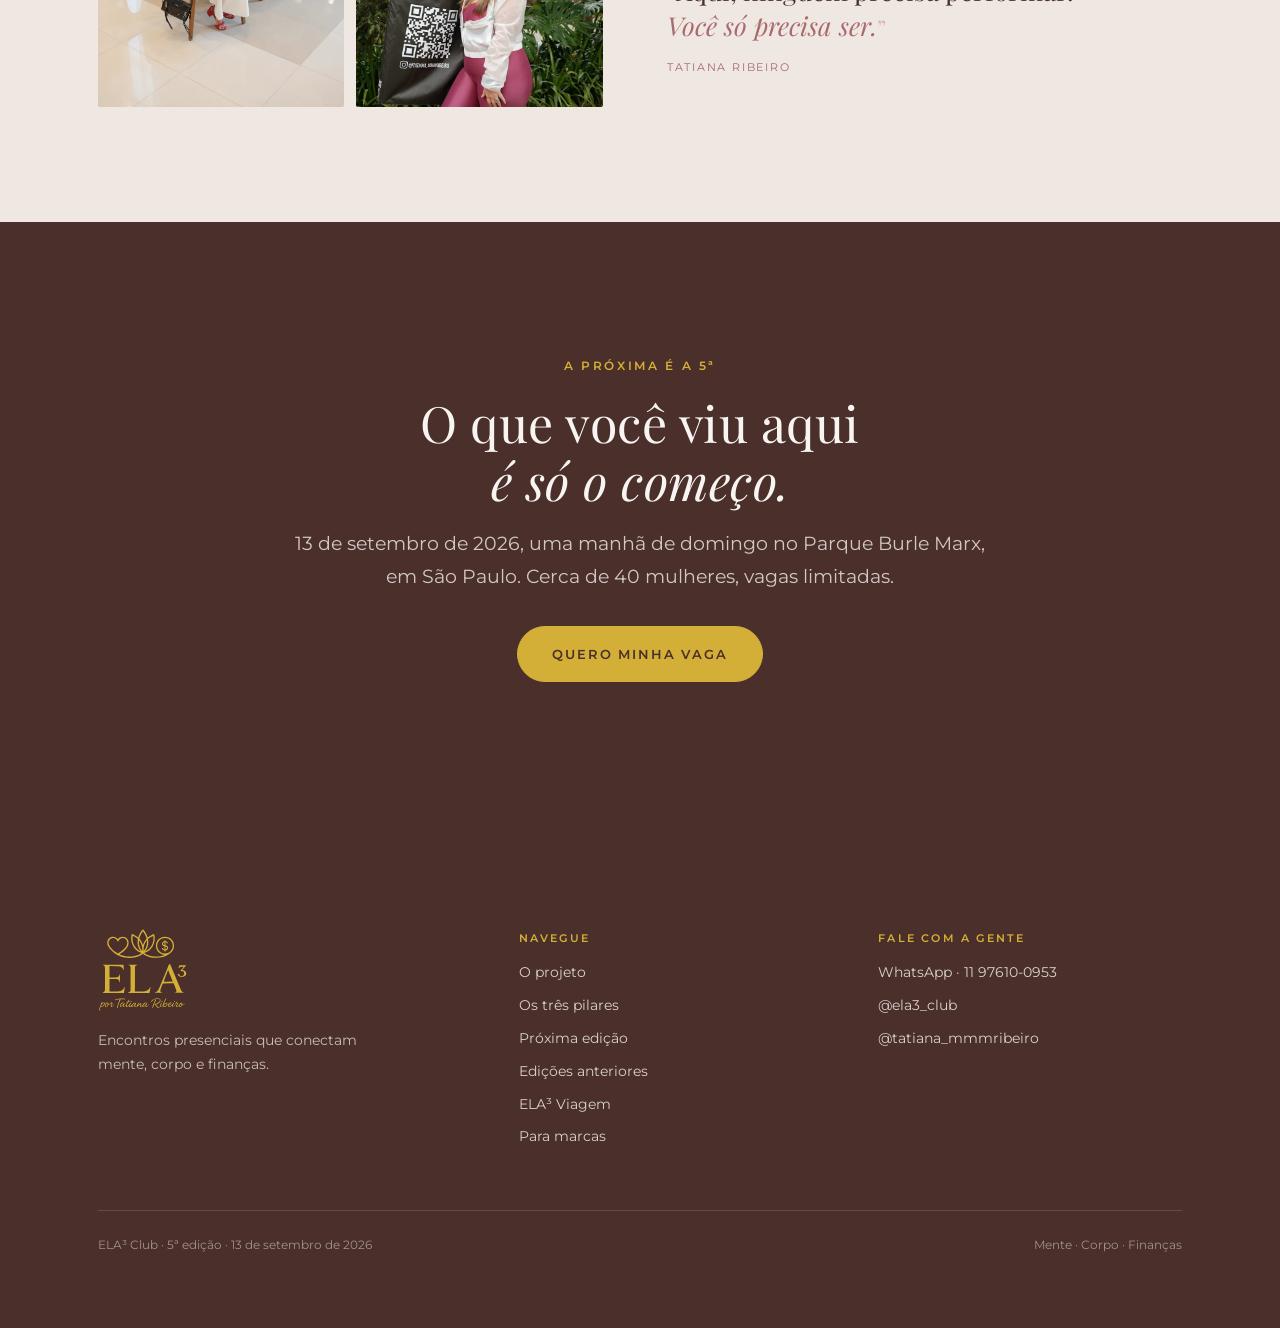
==== commit 9f99eeab: "Menu à prova de data e roteiro da virada pós-evento - "A manhã" vira "Próxima edição", rótulo que nã" ====
--- a/edicoes.html
+++ b/edicoes.html
@@ -35,8 +35,7 @@
     <nav aria-label="Seções do site">
       <ul class="nav__links">
         <li><a href="index.html#sobre">O projeto</a></li>
-        <li><a href="index.html#pilares">Pilares</a></li>
-        <li><a href="index.html#experiencia">A manhã</a></li>
+        <li><a href="index.html#experiencia">Próxima edição</a></li>
         <li><a href="edicoes.html" aria-current="page">Edições</a></li>
         <li><a href="viagem.html">Viagem</a></li>
         <li><a href="parceiros.html">Para marcas</a></li>
@@ -225,7 +224,7 @@
         <ul>
           <li><a href="index.html#sobre">O projeto</a></li>
           <li><a href="index.html#pilares">Os três pilares</a></li>
-          <li><a href="index.html#experiencia">A manhã</a></li>
+          <li><a href="index.html#experiencia">Próxima edição</a></li>
           <li><a href="edicoes.html">Edições anteriores</a></li>
           <li><a href="viagem.html">ELA³ Viagem</a></li>
           <li><a href="parceiros.html">Para marcas</a></li>
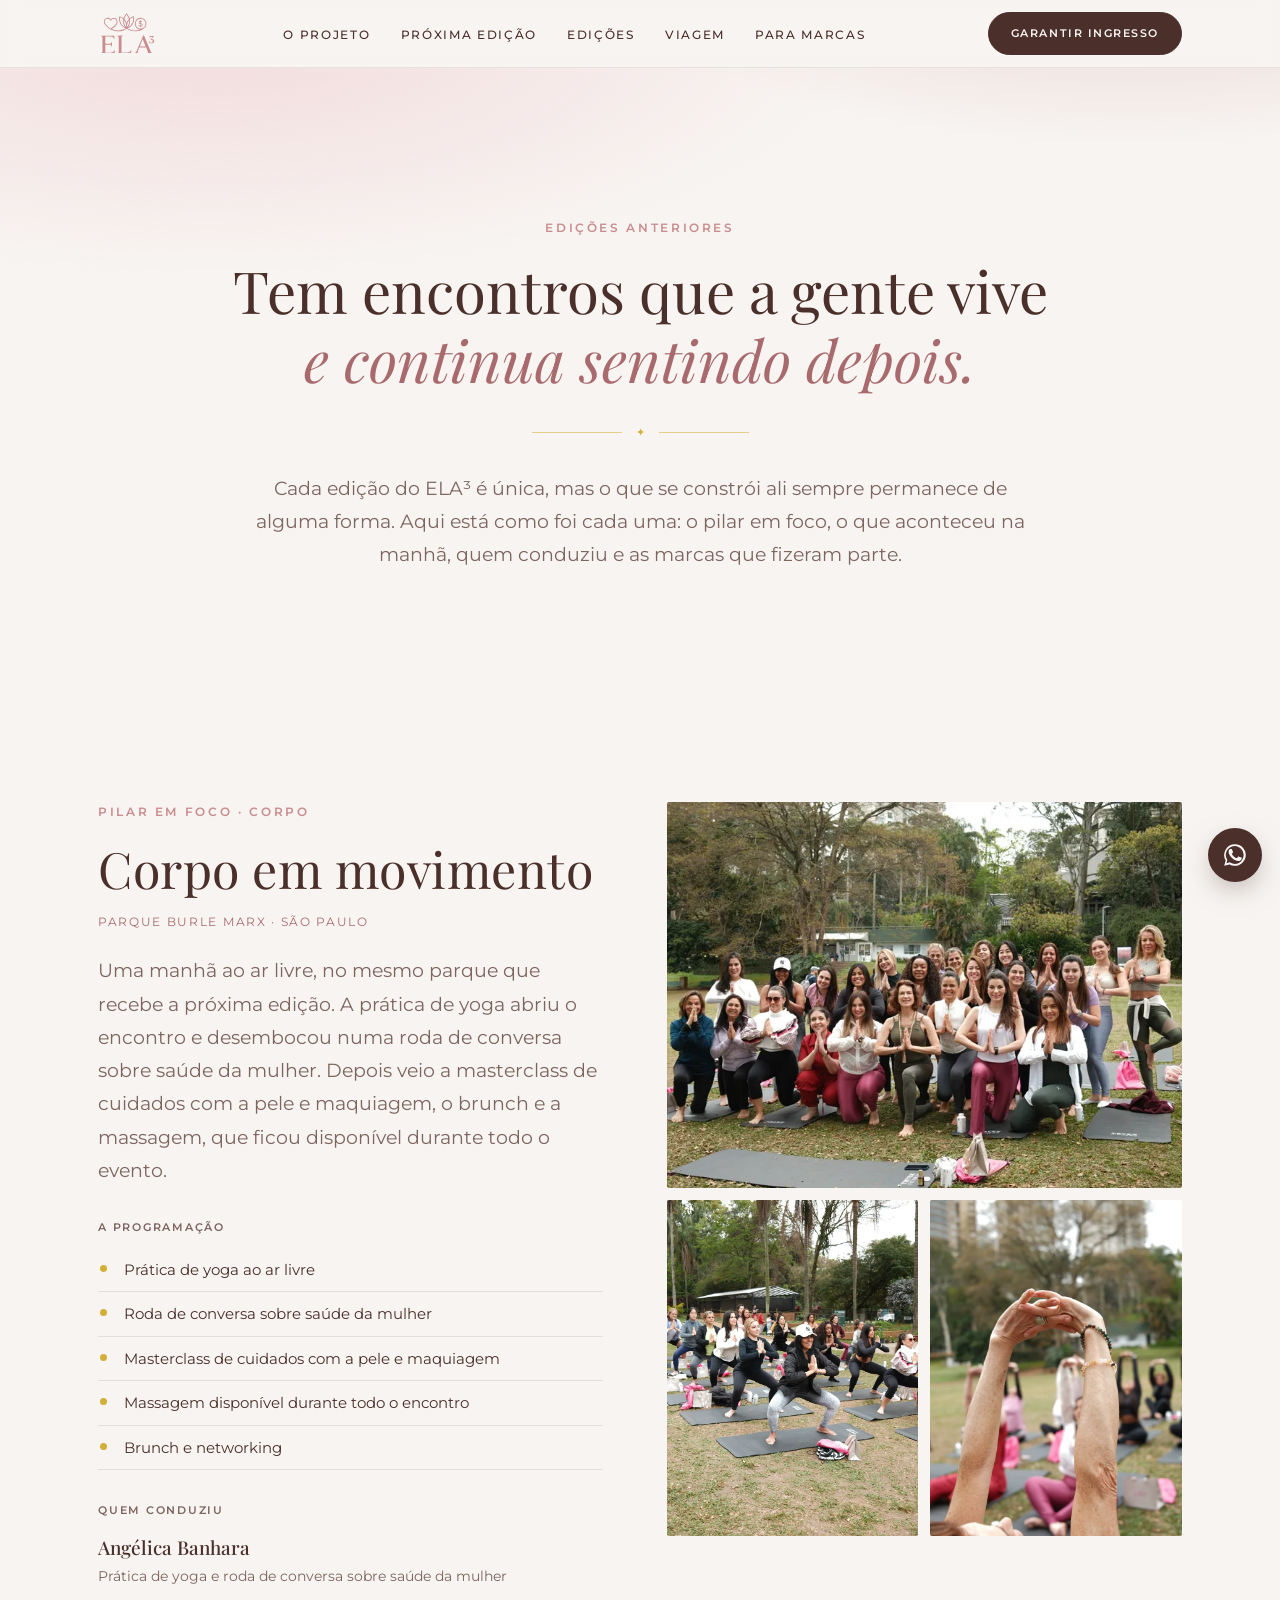
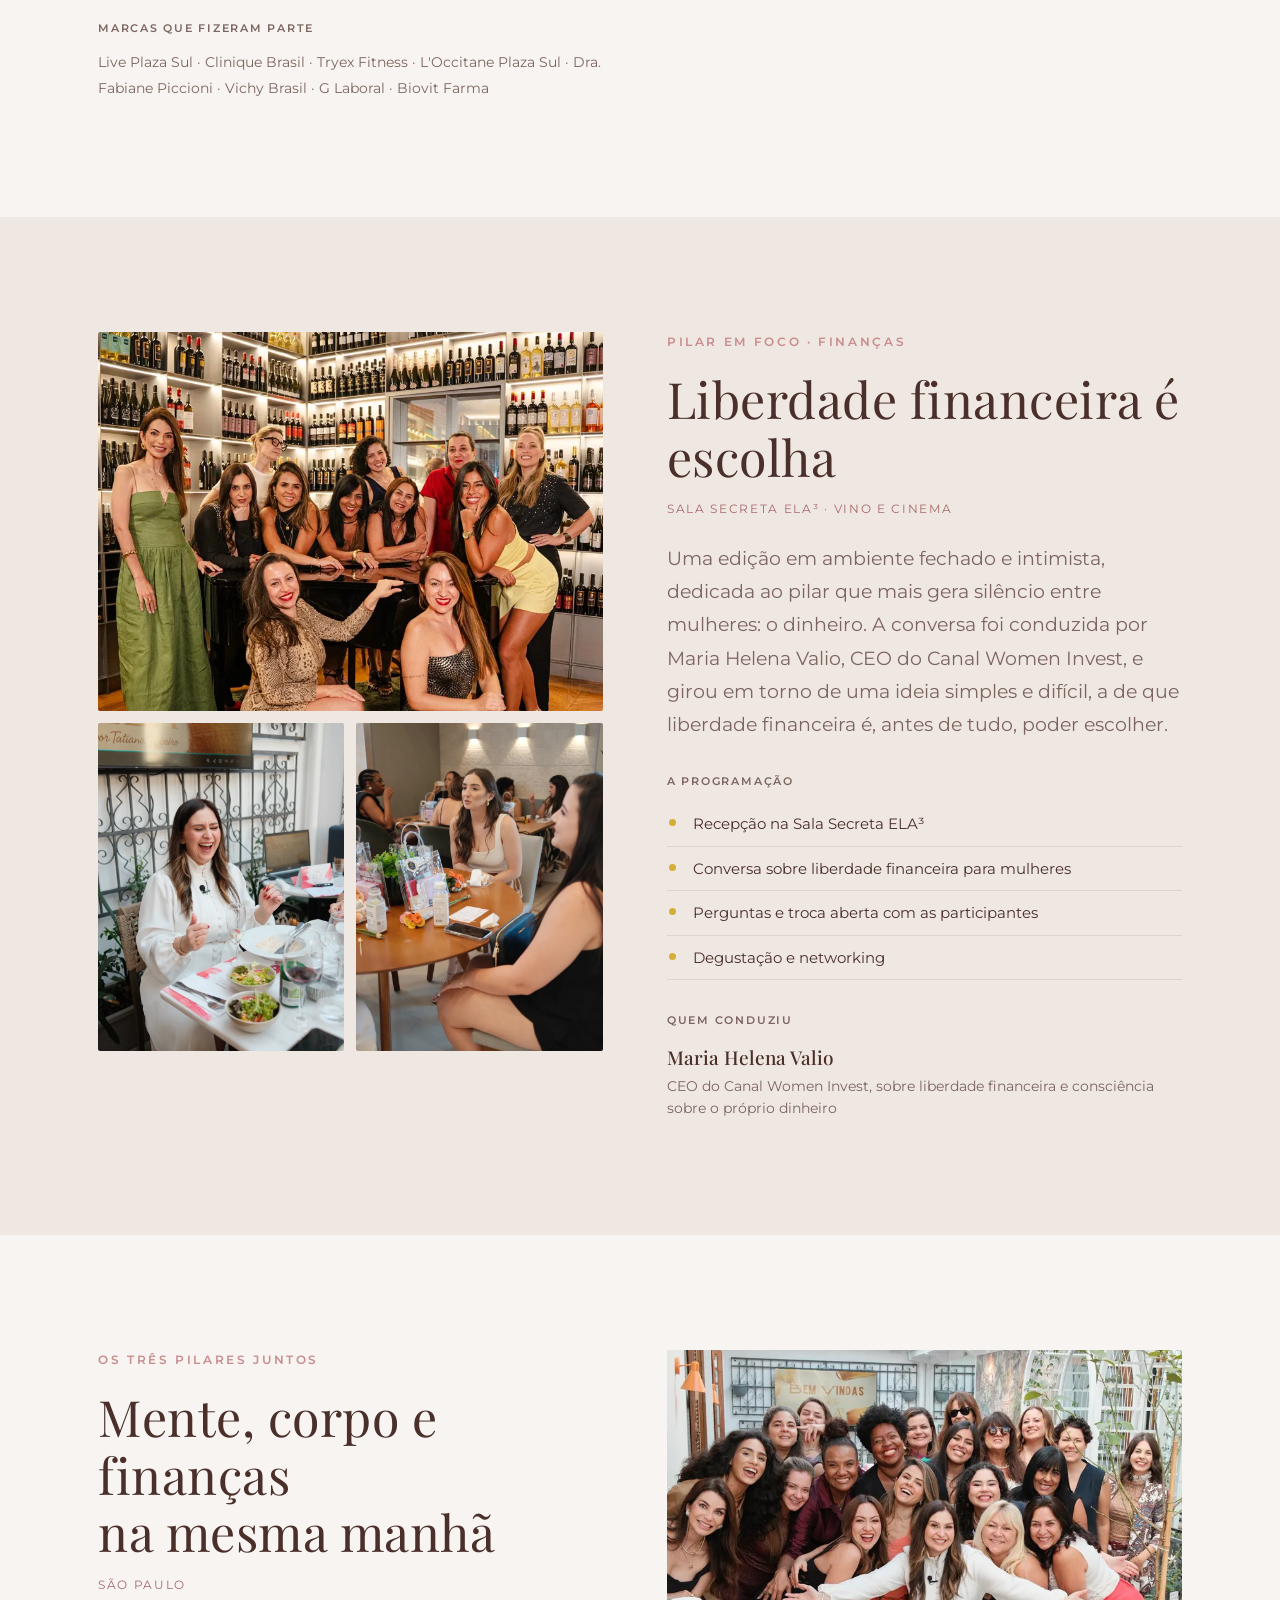
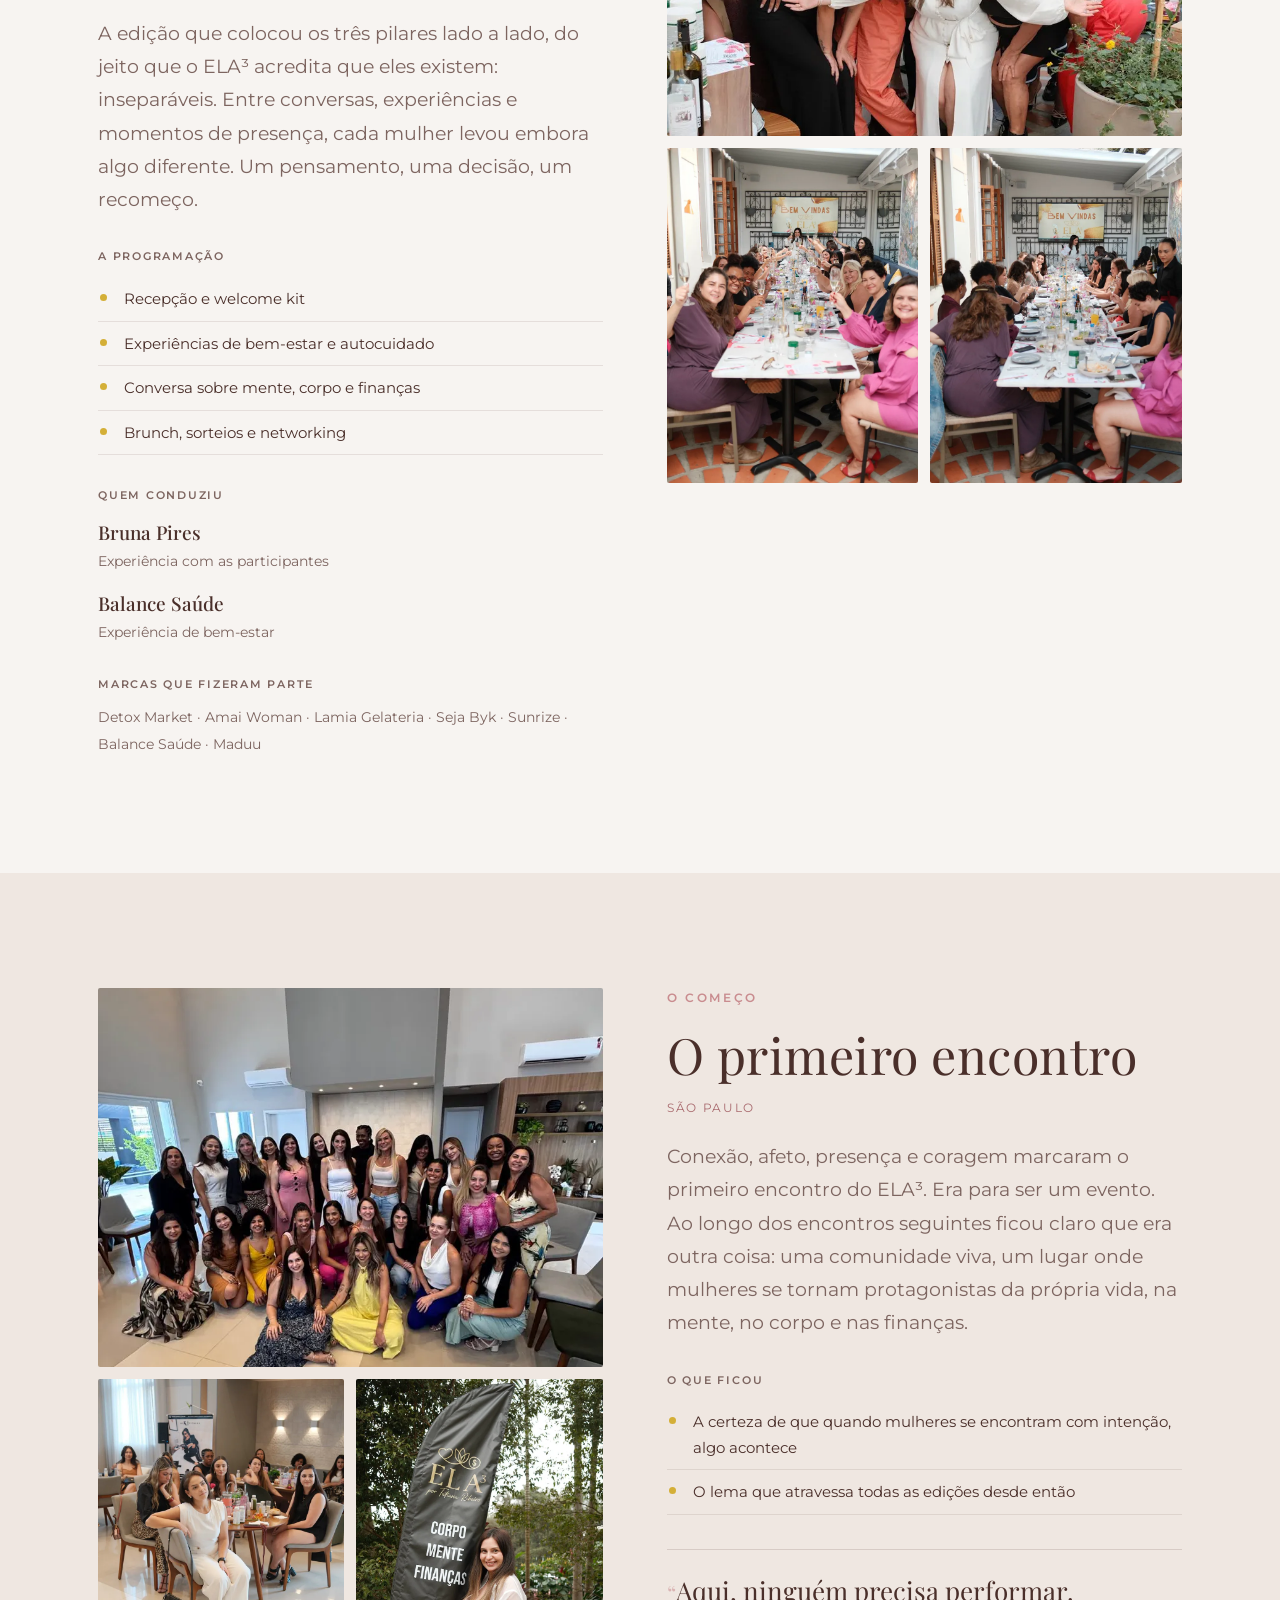
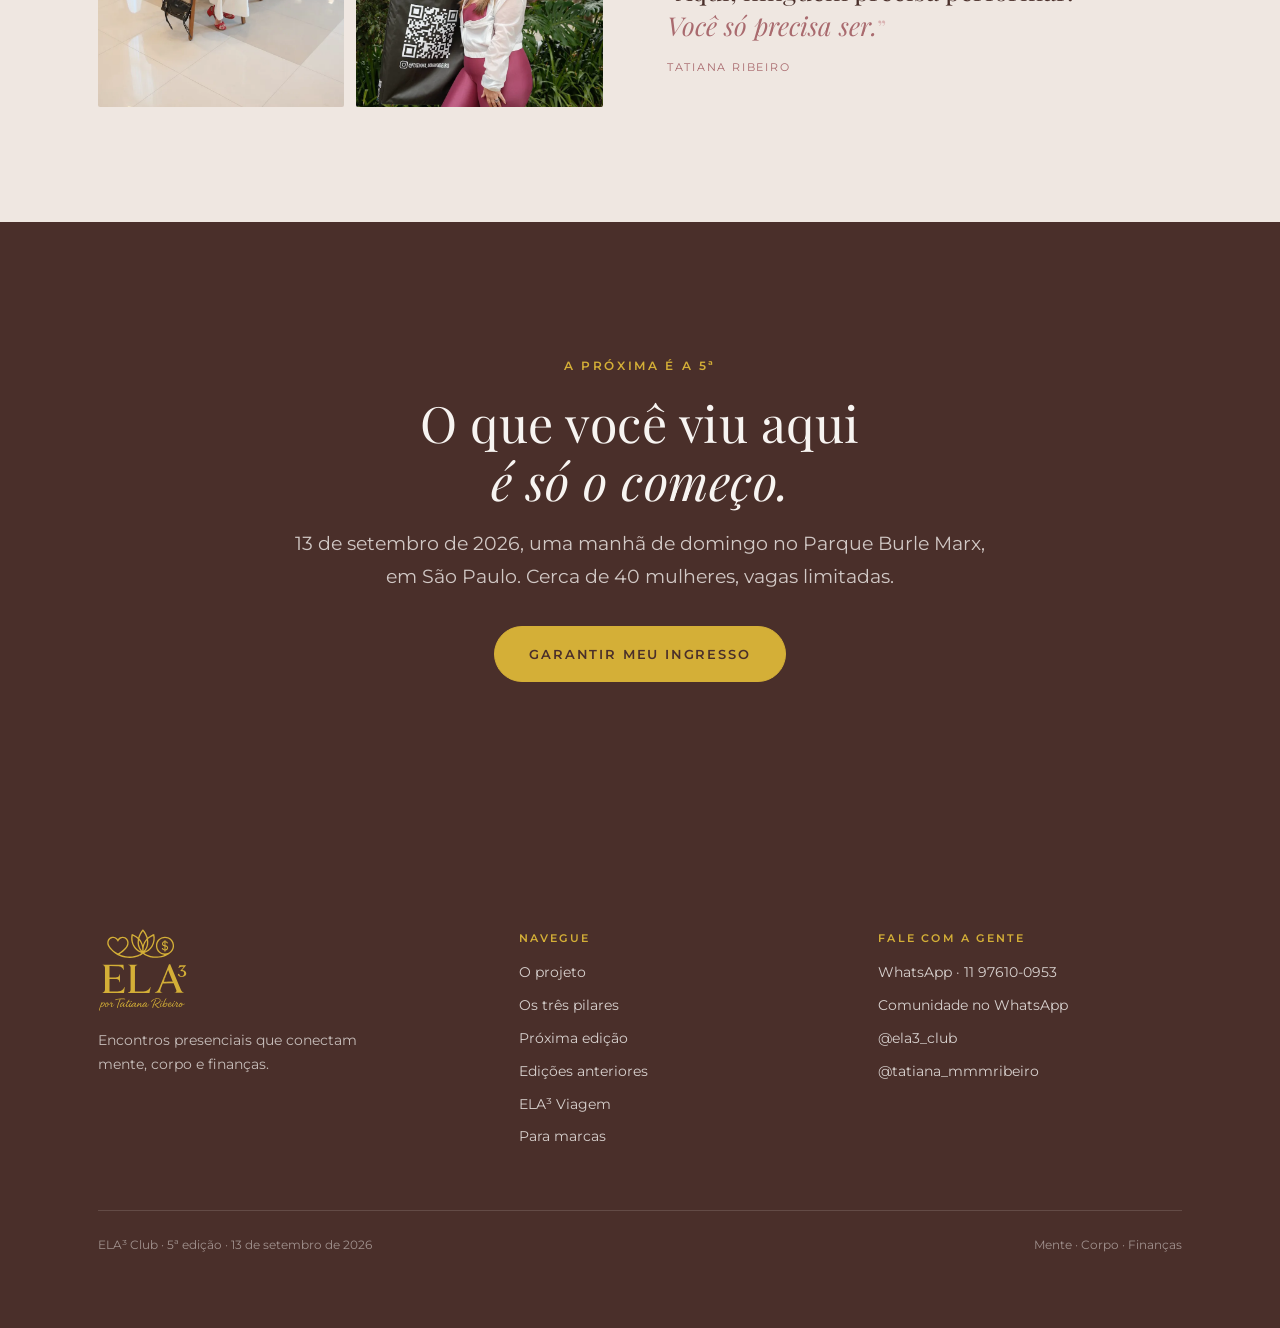
==== commit 18fa036c: "Checkout pelo Sympla e comunidade no WhatsApp - Nova secao INGRESSO no index: card com data, horario" ====
--- a/edicoes.html
+++ b/edicoes.html
@@ -41,7 +41,7 @@
         <li><a href="parceiros.html">Para marcas</a></li>
       </ul>
     </nav>
-    <a class="btn btn--solid" href="index.html#inscricao">Quero minha vaga</a>
+    <a class="btn btn--solid" href="index.html#ingresso">Garantir ingresso</a>
   </div>
 </header>
 
@@ -204,7 +204,7 @@
       <p class="eyebrow">A próxima é a 5ª</p>
       <h2>O que você viu aqui<br><em>é só o começo.</em></h2>
       <p class="lead">13 de setembro de 2026, uma manhã de domingo no Parque Burle Marx, em São Paulo. Cerca de 40 mulheres, vagas limitadas.</p>
-      <p style="margin-top:32px"><a class="btn btn--gold" href="index.html#inscricao">Quero minha vaga</a></p>
+      <p style="margin-top:32px"><a class="btn btn--gold" href="index.html#ingresso">Garantir meu ingresso</a></p>
     </div>
   </div>
 </section>
@@ -234,6 +234,7 @@
         <h4>Fale com a gente</h4>
         <ul>
           <li><a href="https://wa.me/5511976100953" target="_blank" rel="noopener">WhatsApp · 11 97610-0953</a></li>
+          <li><a href="https://chat.whatsapp.com/LwvGQSp4ZxnBvHxgnAwB1E?mode=gi_t" target="_blank" rel="noopener">Comunidade no WhatsApp</a></li>
           <li><a href="https://instagram.com/ela3_club" target="_blank" rel="noopener">@ela3_club</a></li>
           <li><a href="https://instagram.com/tatiana_mmmribeiro" target="_blank" rel="noopener">@tatiana_mmmribeiro</a></li>
         </ul>
--- a/assets/css/style.css
+++ b/assets/css/style.css
@@ -318,9 +318,12 @@
 }
 .verbos{list-style:none;margin:0 0 30px;padding:0}
 .verbos li{
-  display:grid;grid-template-columns:118px 1fr;gap:16px;
+  display:grid;grid-template-columns:clamp(142px,15vw,168px) 1fr;gap:18px;
   padding:13px 0;border-bottom:1px solid rgba(74,47,42,.12);
   font-size:14.5px;align-items:baseline;
+}
+@media (max-width:560px){
+  .verbos li{grid-template-columns:1fr;gap:5px}
 }
 .verbos li:last-child{border-bottom:0}
 .verbos b{font-size:14px;font-weight:600;letter-spacing:.13em;text-transform:uppercase;color:var(--rosa-escuro)}
@@ -453,3 +456,114 @@
 
 /* na página de marcas, a coluna de texto dos verbos precisa de mais largura */
 .verbos span{font-size:15px}
+
+/* ---------- depoimentos ---------- */
+.depo{position:relative;max-width:860px;margin:0 auto;padding:0 clamp(0px,5vw,58px)}
+.depo__palco{display:grid}
+.depo__item{grid-area:1/1;margin:0;text-align:center;
+  opacity:0;visibility:hidden;transform:translateY(10px);
+  transition:opacity .55s ease,transform .55s ease,visibility 0s linear .55s}
+.depo__item.is-on{opacity:1;visibility:visible;transform:none;transition-delay:0s}
+.depo__item blockquote{margin:0}
+.depo__item p{font-family:var(--serif);color:var(--chocolate);
+  font-size:clamp(19px,2.5vw,27px);line-height:1.44;margin:0}
+.depo__item figcaption{margin-top:26px;display:grid;gap:4px}
+.depo__item figcaption b{font-family:var(--sans);font-size:13px;font-weight:600;
+  letter-spacing:.11em;text-transform:uppercase;color:var(--rosa-escuro)}
+.depo__item figcaption span{font-size:12.5px;color:var(--texto-suave)}
+
+.depo__nav{position:absolute;top:38%;width:40px;height:40px;border-radius:50%;
+  border:1px solid rgba(122,90,86,.28);background:transparent;color:var(--chocolate);
+  cursor:pointer;display:grid;place-items:center;padding:0;
+  transition:background .2s ease,border-color .2s ease,color .2s ease}
+.depo__nav:hover{background:var(--chocolate);border-color:var(--chocolate);color:var(--off-white)}
+.depo__nav svg{width:15px;height:15px}
+.depo__nav--prev{left:0}
+.depo__nav--next{right:0}
+
+.depo__dots{display:flex;gap:9px;justify-content:center;margin-top:34px}
+.depo__dot{width:7px;height:7px;padding:0;border-radius:50%;cursor:pointer;
+  border:1px solid var(--rosa);background:transparent;transition:background .25s ease,transform .25s ease}
+.depo__dot[aria-current="true"]{background:var(--rosa-escuro);border-color:var(--rosa-escuro);transform:scale(1.25)}
+
+@media (max-width:640px){
+  .depo{padding:0}
+  .depo__nav{position:static;display:inline-grid}
+  .depo__setas{display:flex;gap:12px;justify-content:center;margin-top:26px}
+}
+@media (min-width:641px){ .depo__setas{display:contents} }
+@media (prefers-reduced-motion:reduce){
+  .depo__item{transition:none}
+}
+
+/* ---------- ingresso (checkout) ---------- */
+.ingresso{
+  max-width:660px;margin:0 auto;
+  background:var(--off-white);color:var(--texto);
+  border:1px solid rgba(212,175,55,.45);
+  border-radius:3px;
+  padding:clamp(28px,4vw,44px);
+  box-shadow:0 20px 48px rgba(0,0,0,.16);
+}
+.ingresso__topo{
+  display:flex;align-items:center;justify-content:space-between;gap:16px;
+  padding-bottom:20px;margin-bottom:24px;
+  border-bottom:1px solid rgba(74,47,42,.13);
+}
+.ingresso__ed{
+  font-family:var(--serif);font-size:clamp(21px,2.7vw,27px);
+  line-height:1.2;margin:0;color:var(--texto);
+}
+.ingresso__sel{
+  font-size:10.5px;font-weight:600;letter-spacing:.18em;text-transform:uppercase;
+  color:var(--rosa-escuro);border:1px solid var(--rosa);border-radius:999px;
+  padding:6px 14px;white-space:nowrap;
+}
+.ingresso__lista{list-style:none;margin:0 0 28px;padding:0;display:grid;gap:15px}
+.ingresso__lista li{
+  display:grid;grid-template-columns:19px 1fr;gap:14px;
+  align-items:start;font-size:15px;line-height:1.55;
+}
+.ingresso__lista svg{width:17px;height:17px;color:var(--dourado);margin-top:3px}
+.ingresso__lista b{font-weight:600;display:block}
+.ingresso__lista span{display:block;font-size:13.5px;color:var(--texto-suave);margin-top:2px}
+.ingresso .btn{width:100%;text-align:center;padding-inline:16px}
+.ingresso__nota{
+  margin:16px 0 0;font-size:12.5px;color:var(--texto-suave);
+  text-align:center;line-height:1.65;
+}
+.ingresso__ou{
+  display:flex;align-items:center;gap:16px;
+  max-width:660px;margin:clamp(44px,6vw,64px) auto clamp(28px,4vw,38px);
+  font-size:11px;font-weight:600;letter-spacing:.2em;text-transform:uppercase;
+  color:rgba(247,244,241,.55);
+}
+.ingresso__ou::before,.ingresso__ou::after{
+  content:"";flex:1;height:1px;background:rgba(247,244,241,.2);
+}
+@media (max-width:520px){
+  .ingresso__topo{flex-direction:column;align-items:flex-start;gap:12px}
+}
+
+/* ---------- comunidade no whatsapp ---------- */
+.comunidade{
+  display:grid;grid-template-columns:auto 1fr auto;
+  gap:clamp(20px,3.4vw,42px);align-items:center;
+  background:var(--off-white);
+  border:1px solid rgba(74,47,42,.12);
+  border-radius:3px;
+  padding:clamp(26px,3.4vw,40px) clamp(24px,3.4vw,44px);
+}
+.comunidade__ico{
+  width:58px;height:58px;border-radius:50%;flex:none;
+  display:grid;place-items:center;
+  background:var(--blush);color:var(--rosa-escuro);
+}
+.comunidade__ico svg{width:28px;height:28px}
+.comunidade h3{font-size:clamp(20px,2.4vw,25px);margin:0 0 8px}
+.comunidade p{font-size:14.5px;color:var(--texto-suave);margin:0;max-width:50ch}
+.comunidade .btn{white-space:nowrap}
+@media (max-width:820px){
+  .comunidade{grid-template-columns:1fr;text-align:center;justify-items:center;gap:22px}
+  .comunidade p{max-width:none}
+}
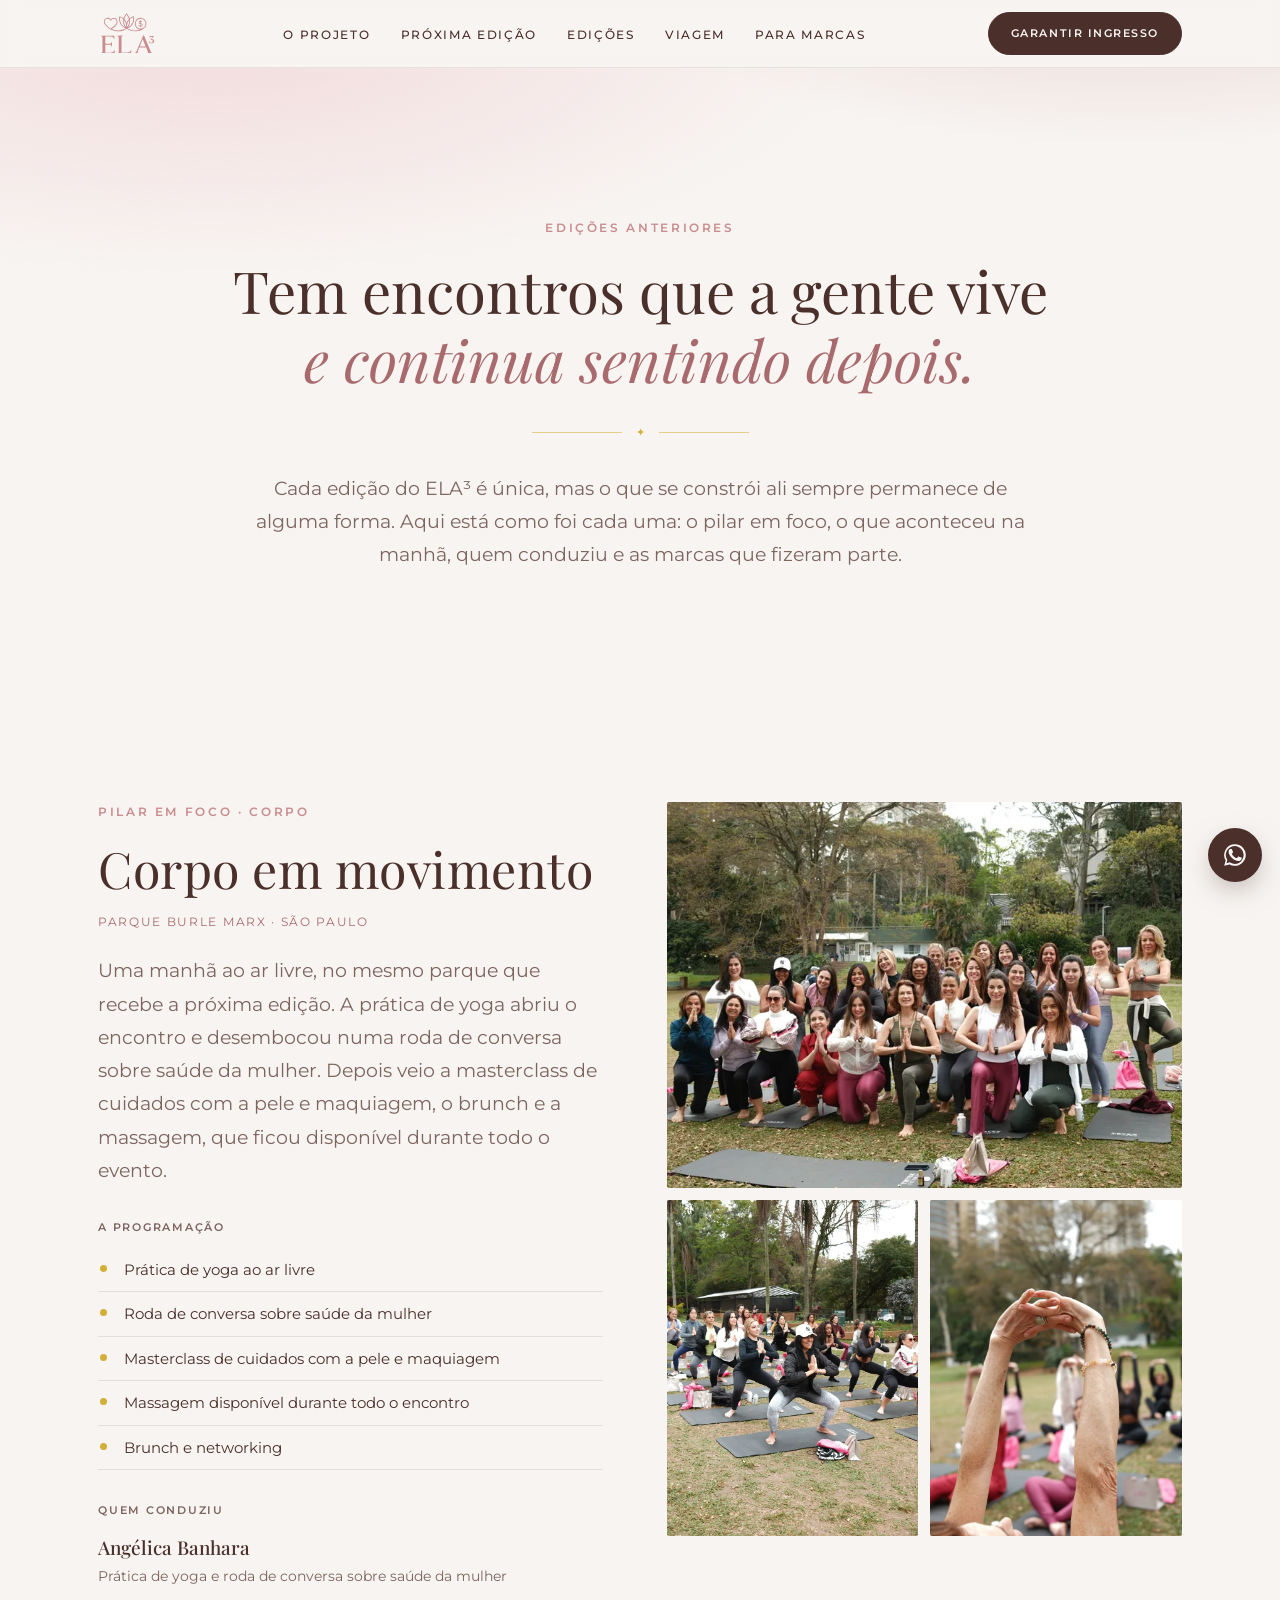
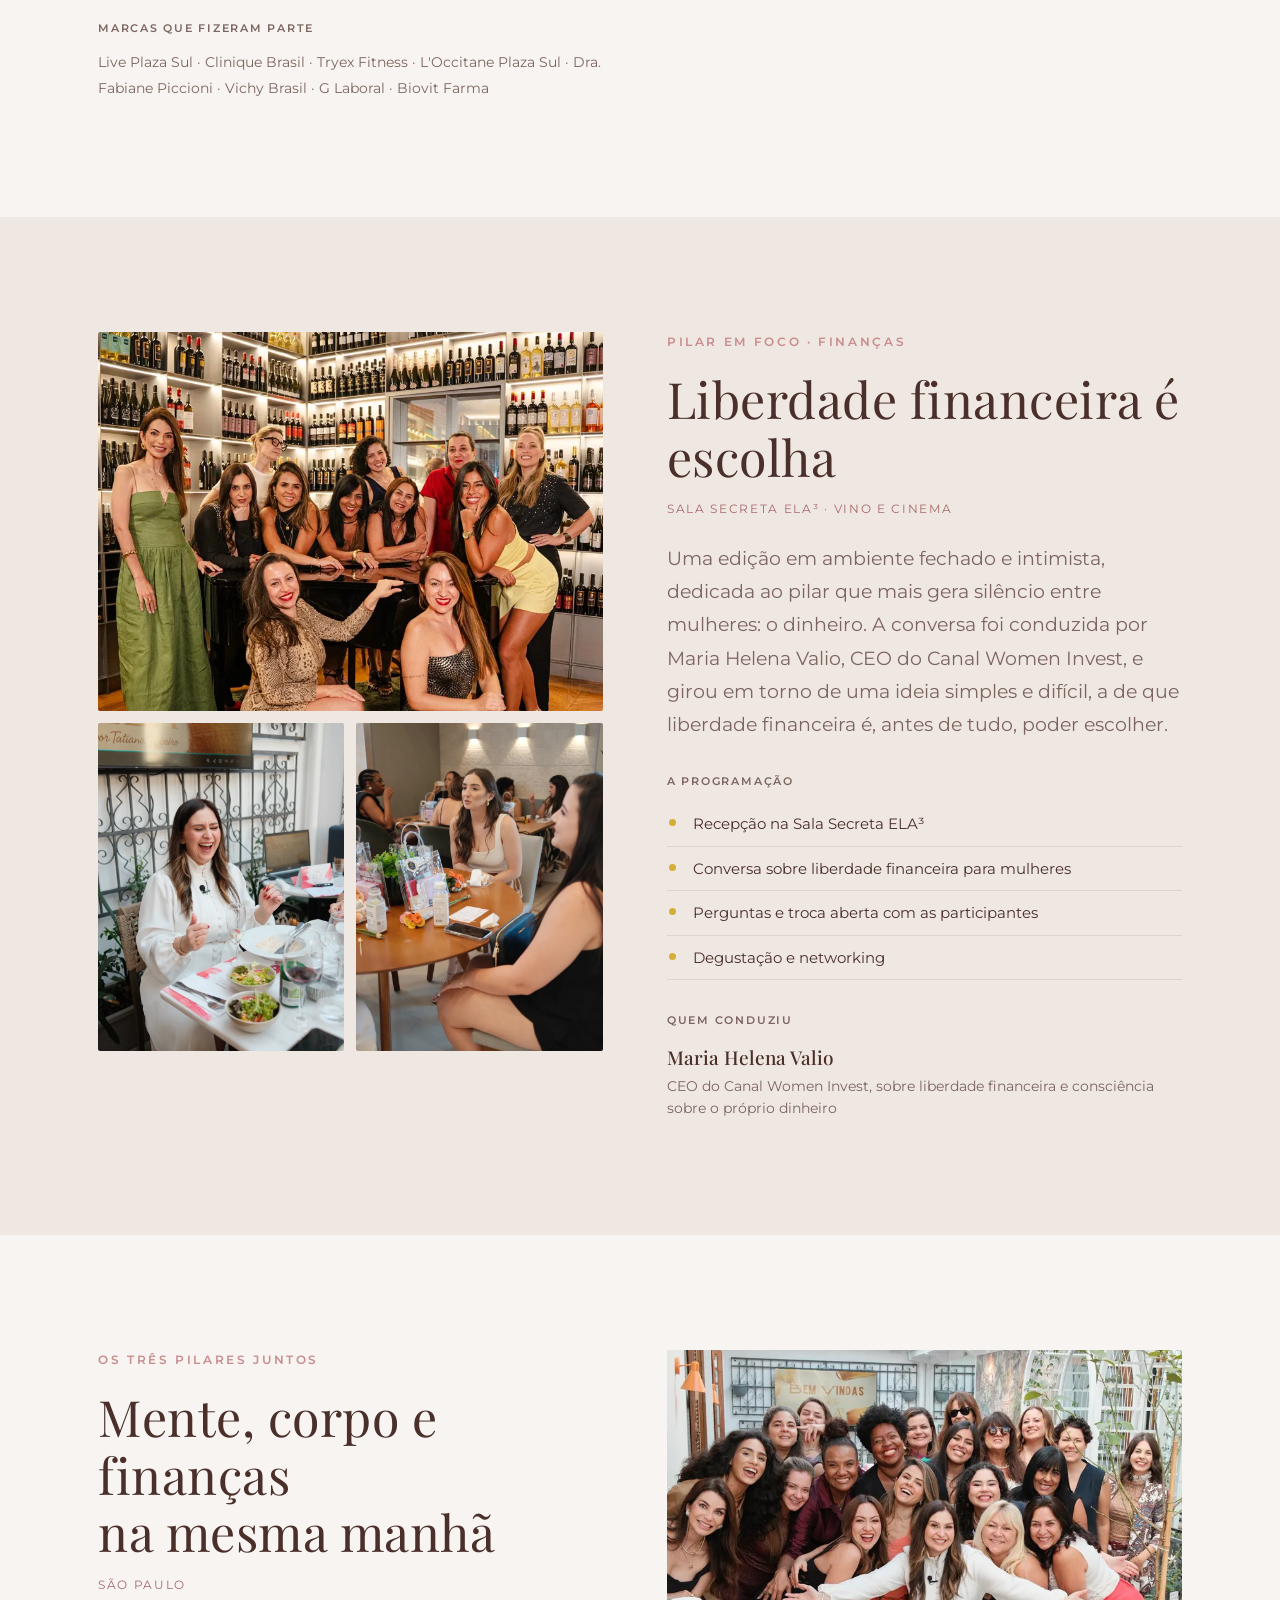
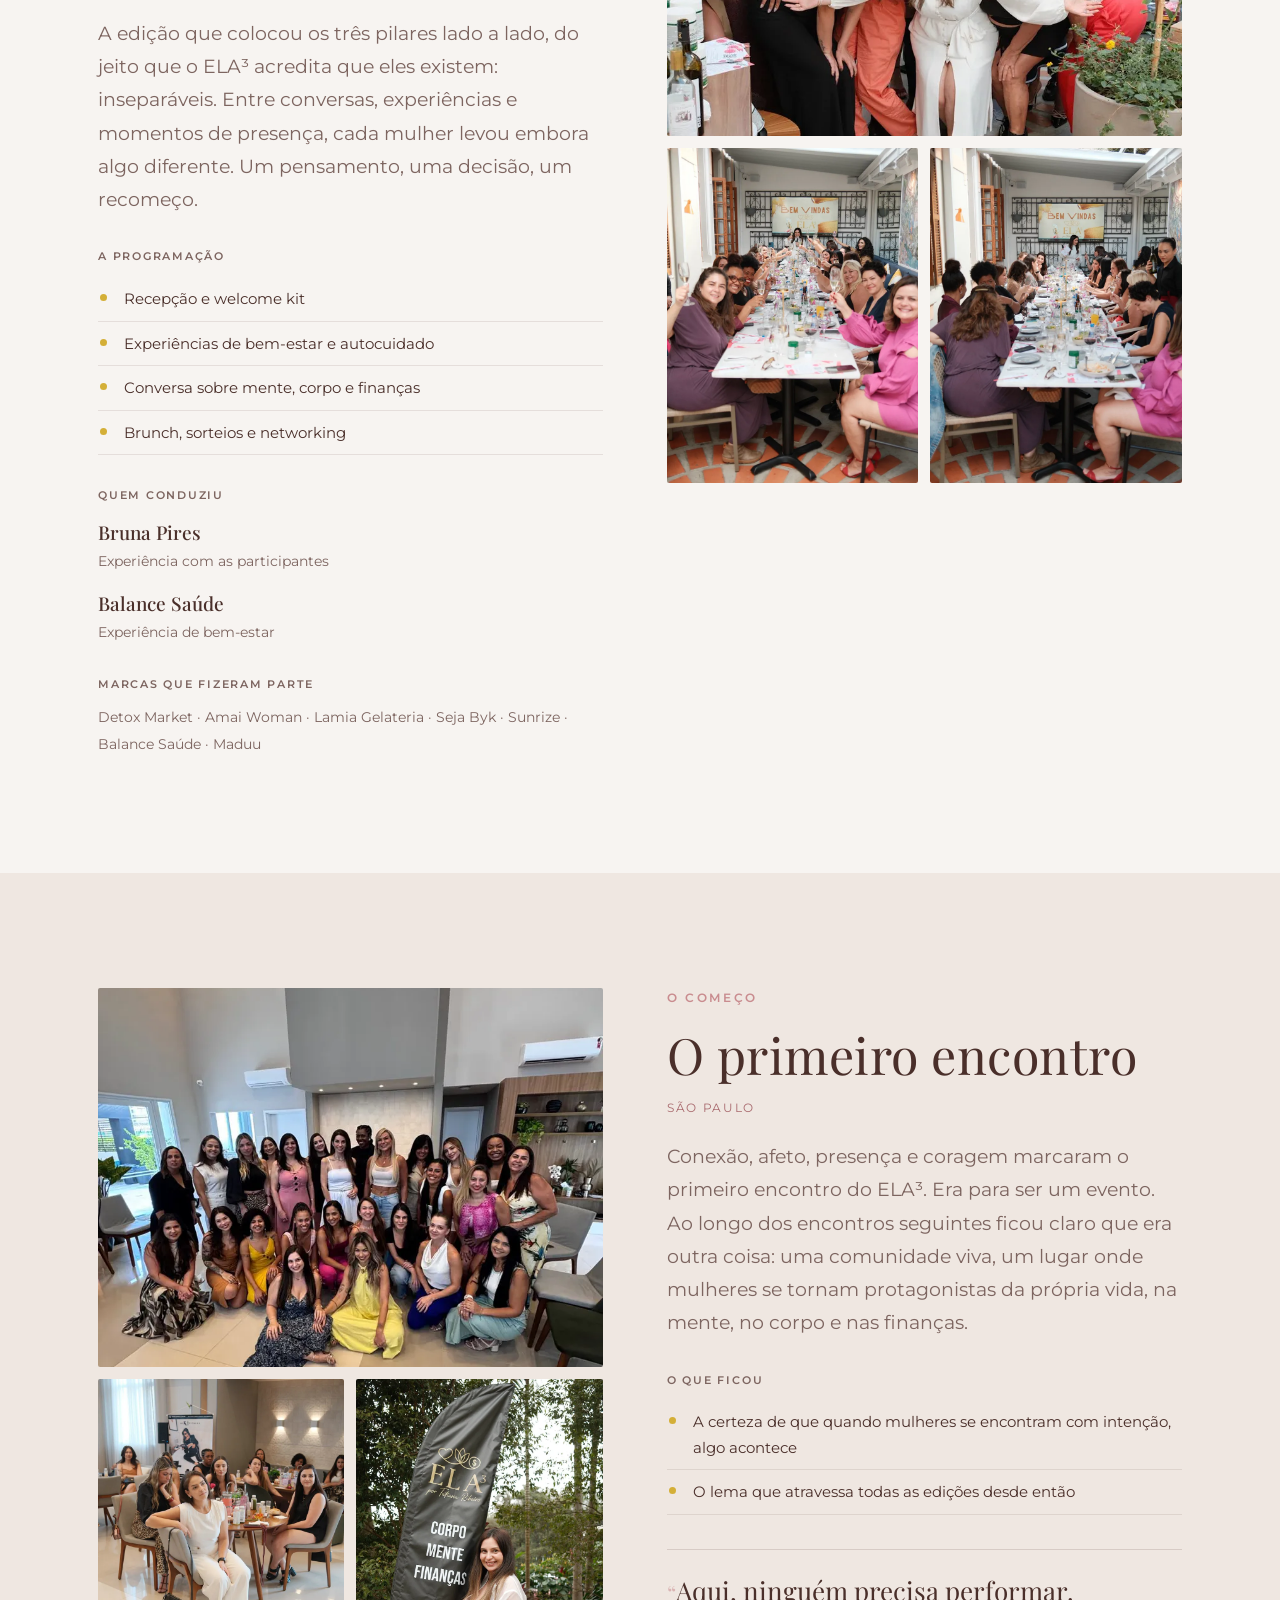
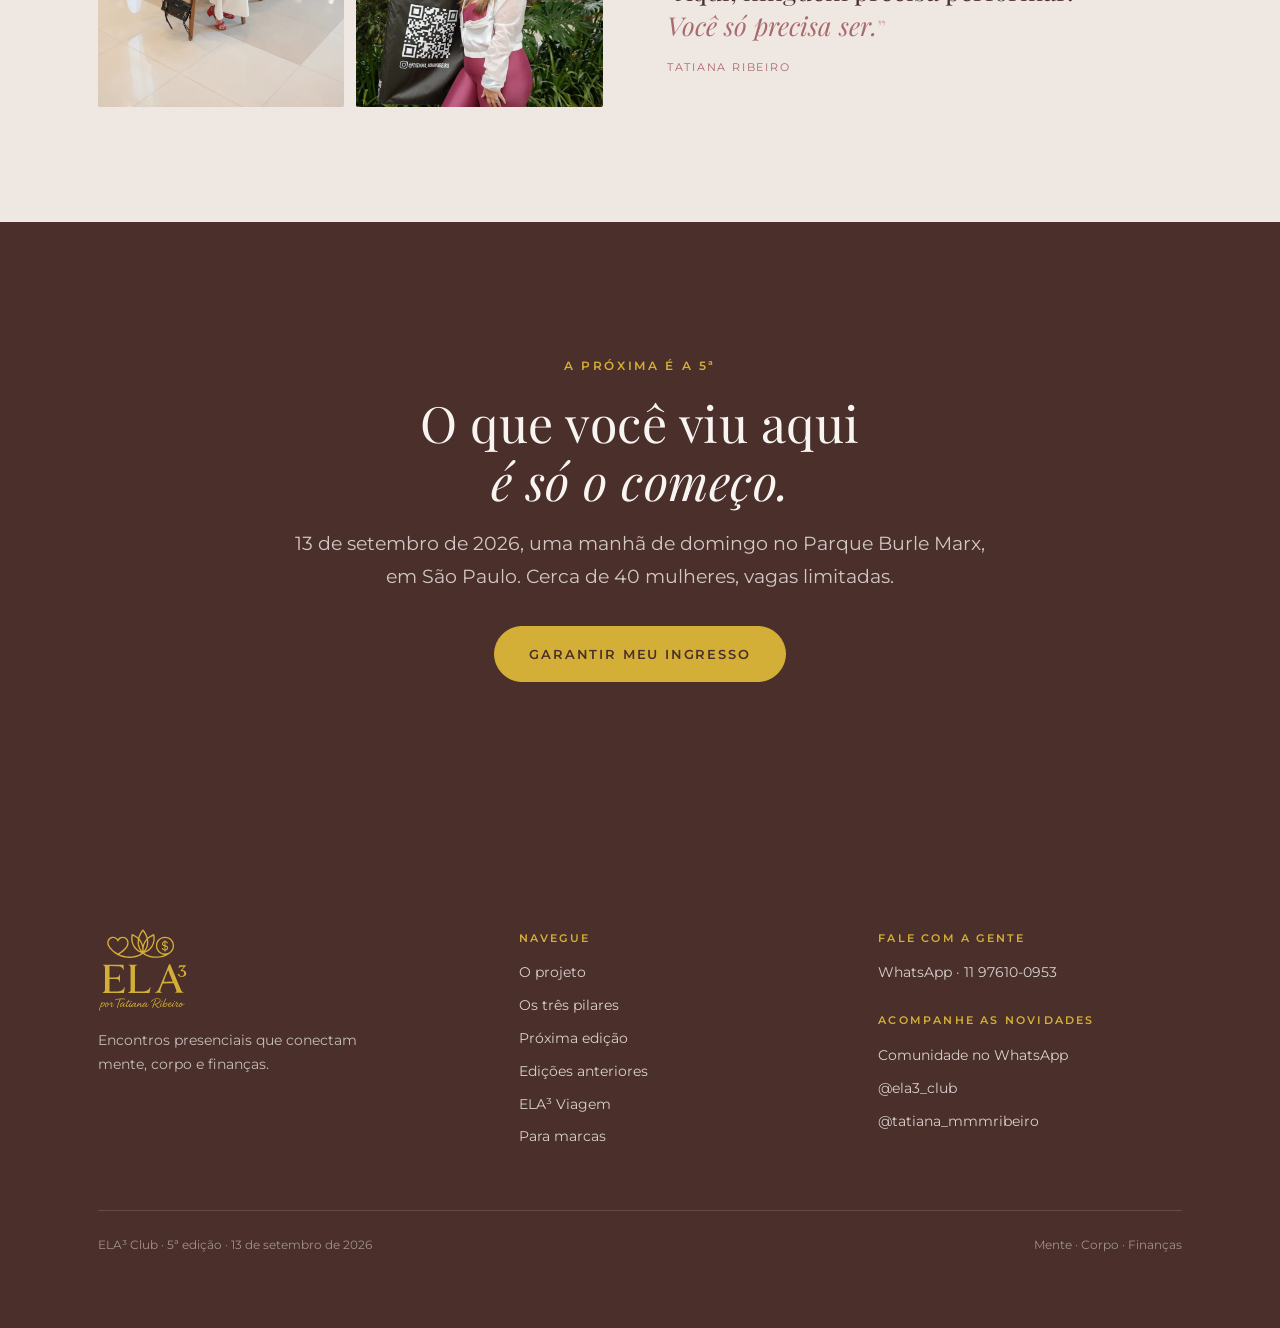
==== commit 86372084: "Preco do ingresso no card e no JSON-LD, comunidade destacada no rodape Co-Authored-By: Claude Opus 5" ====
--- a/edicoes.html
+++ b/edicoes.html
@@ -234,6 +234,10 @@
         <h4>Fale com a gente</h4>
         <ul>
           <li><a href="https://wa.me/5511976100953" target="_blank" rel="noopener">WhatsApp · 11 97610-0953</a></li>
+        </ul>
+
+        <h4 class="foot__h4b">Acompanhe as novidades</h4>
+        <ul>
           <li><a href="https://chat.whatsapp.com/LwvGQSp4ZxnBvHxgnAwB1E?mode=gi_t" target="_blank" rel="noopener">Comunidade no WhatsApp</a></li>
           <li><a href="https://instagram.com/ela3_club" target="_blank" rel="noopener">@ela3_club</a></li>
           <li><a href="https://instagram.com/tatiana_mmmribeiro" target="_blank" rel="noopener">@tatiana_mmmribeiro</a></li>
--- a/assets/css/style.css
+++ b/assets/css/style.css
@@ -567,3 +567,13 @@
   .comunidade{grid-template-columns:1fr;text-align:center;justify-items:center;gap:22px}
   .comunidade p{max-width:none}
 }
+
+/* ---------- preco do ingresso ---------- */
+.ingresso__preco{display:flex;flex-wrap:wrap;align-items:baseline;justify-content:space-between;
+  gap:8px 18px;padding-top:22px;margin-bottom:20px;border-top:1px solid rgba(74,47,42,.13)}
+.ingresso__valor{display:block;font-family:var(--serif);font-size:clamp(30px,4vw,38px);line-height:1;color:var(--texto)}
+.ingresso__parc{display:block;font-size:13.5px;color:var(--texto-suave);margin-top:7px}
+.ingresso__prazo{font-size:10.5px;font-weight:600;letter-spacing:.16em;text-transform:uppercase;color:var(--rosa-escuro)}
+
+/* segundo titulo dentro da mesma coluna do rodape */
+.foot__h4b{margin-top:26px !important}
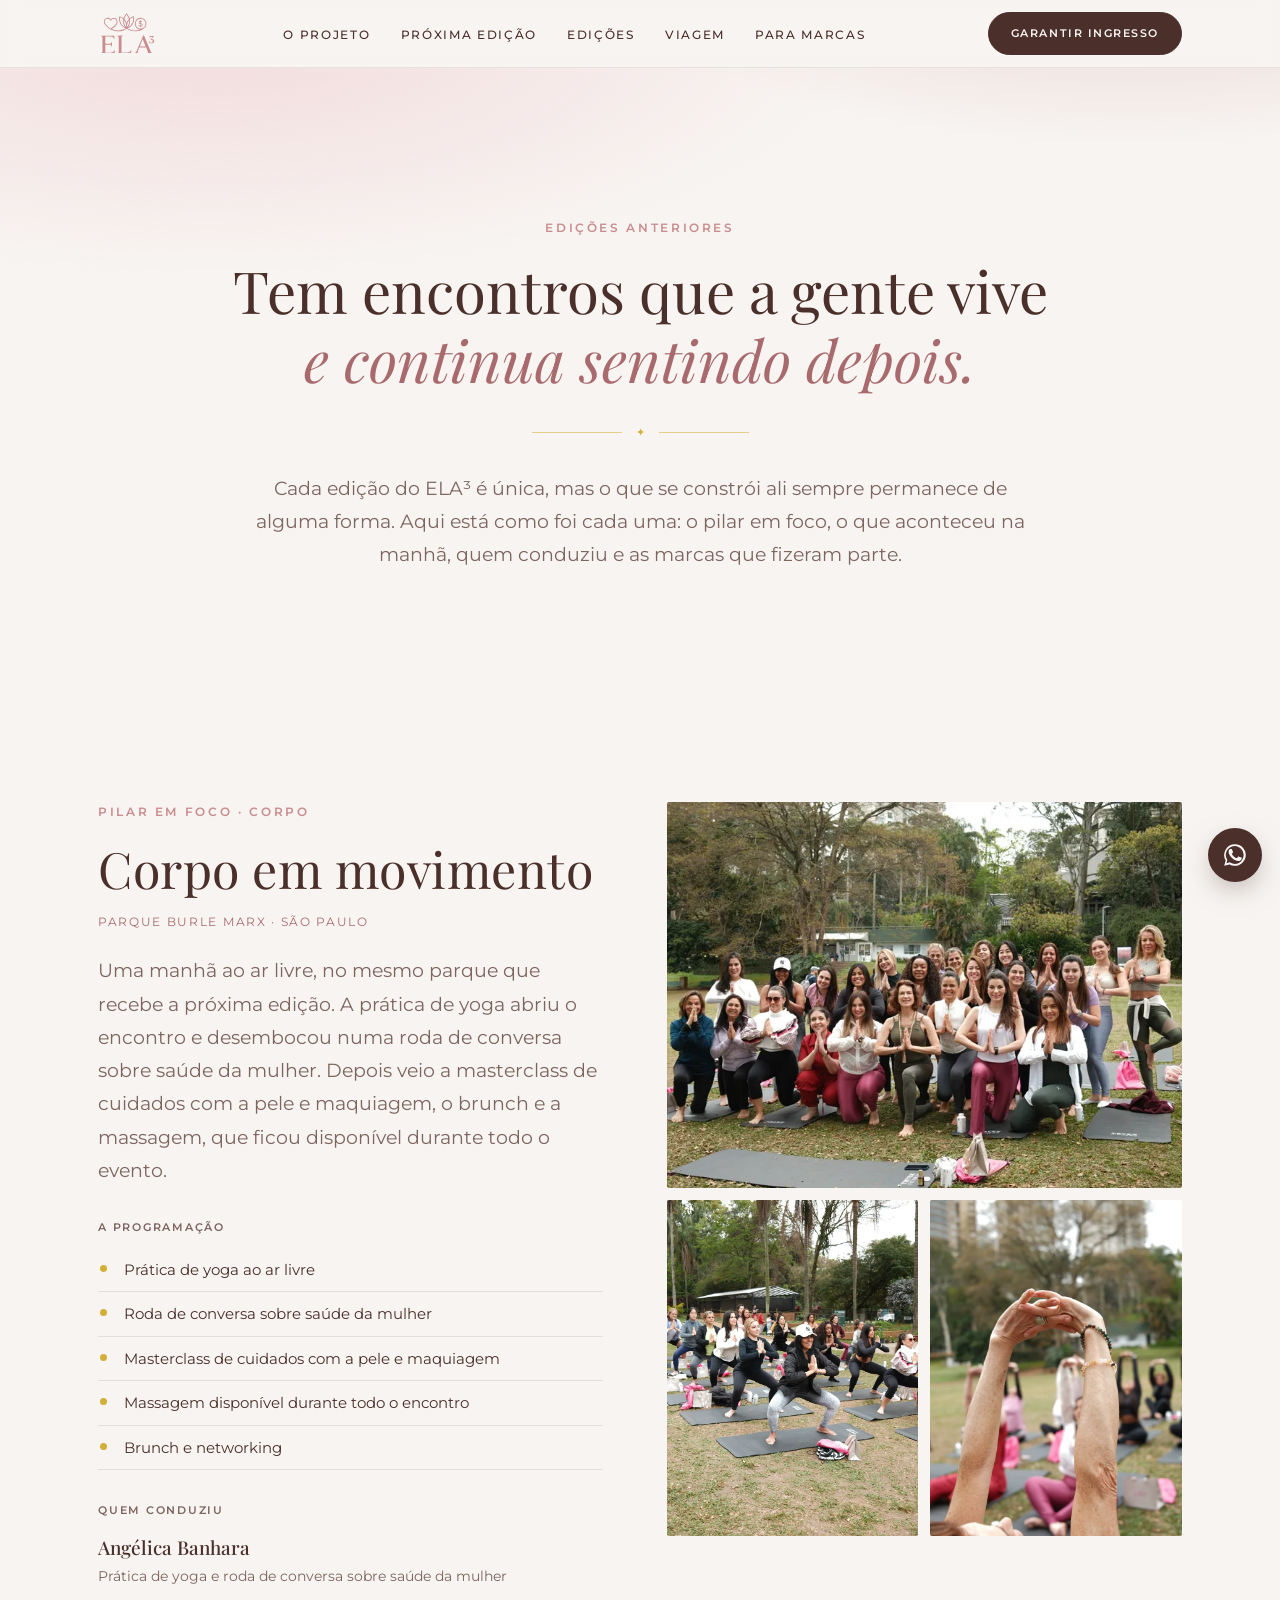
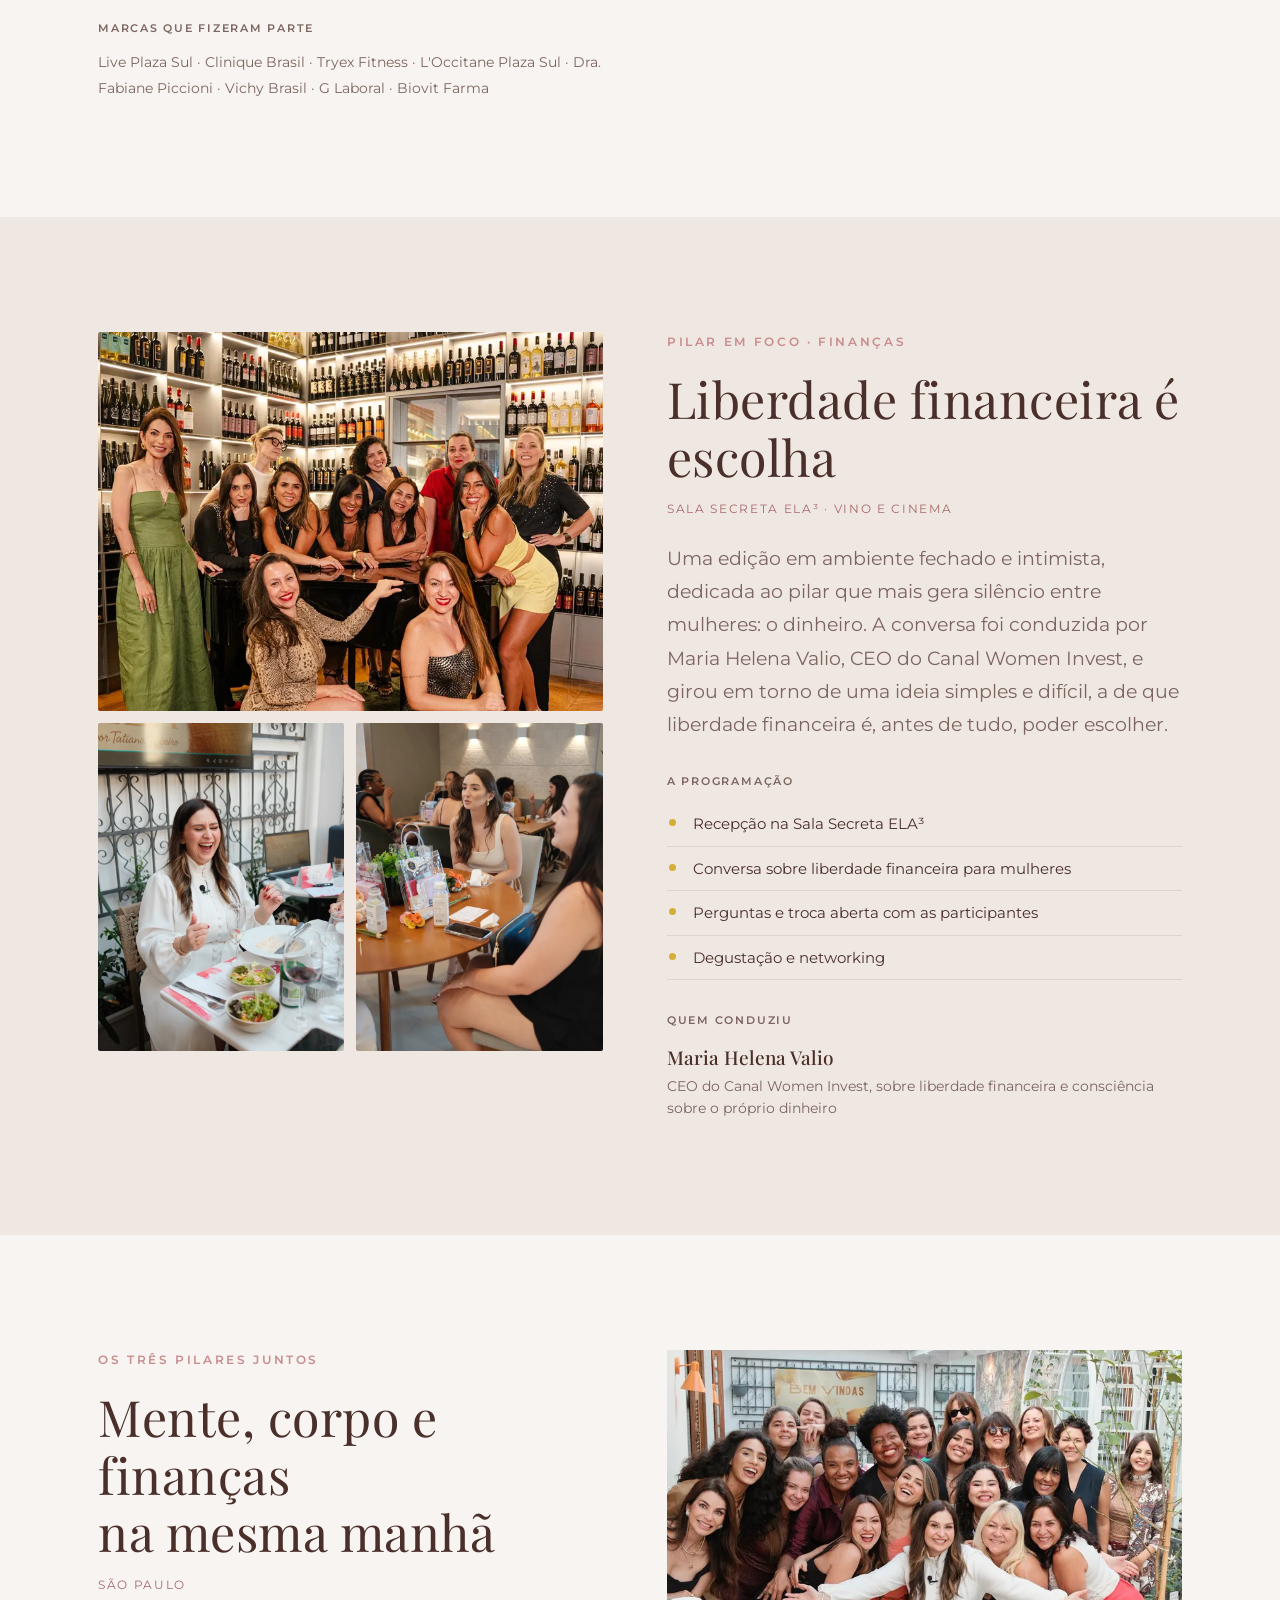
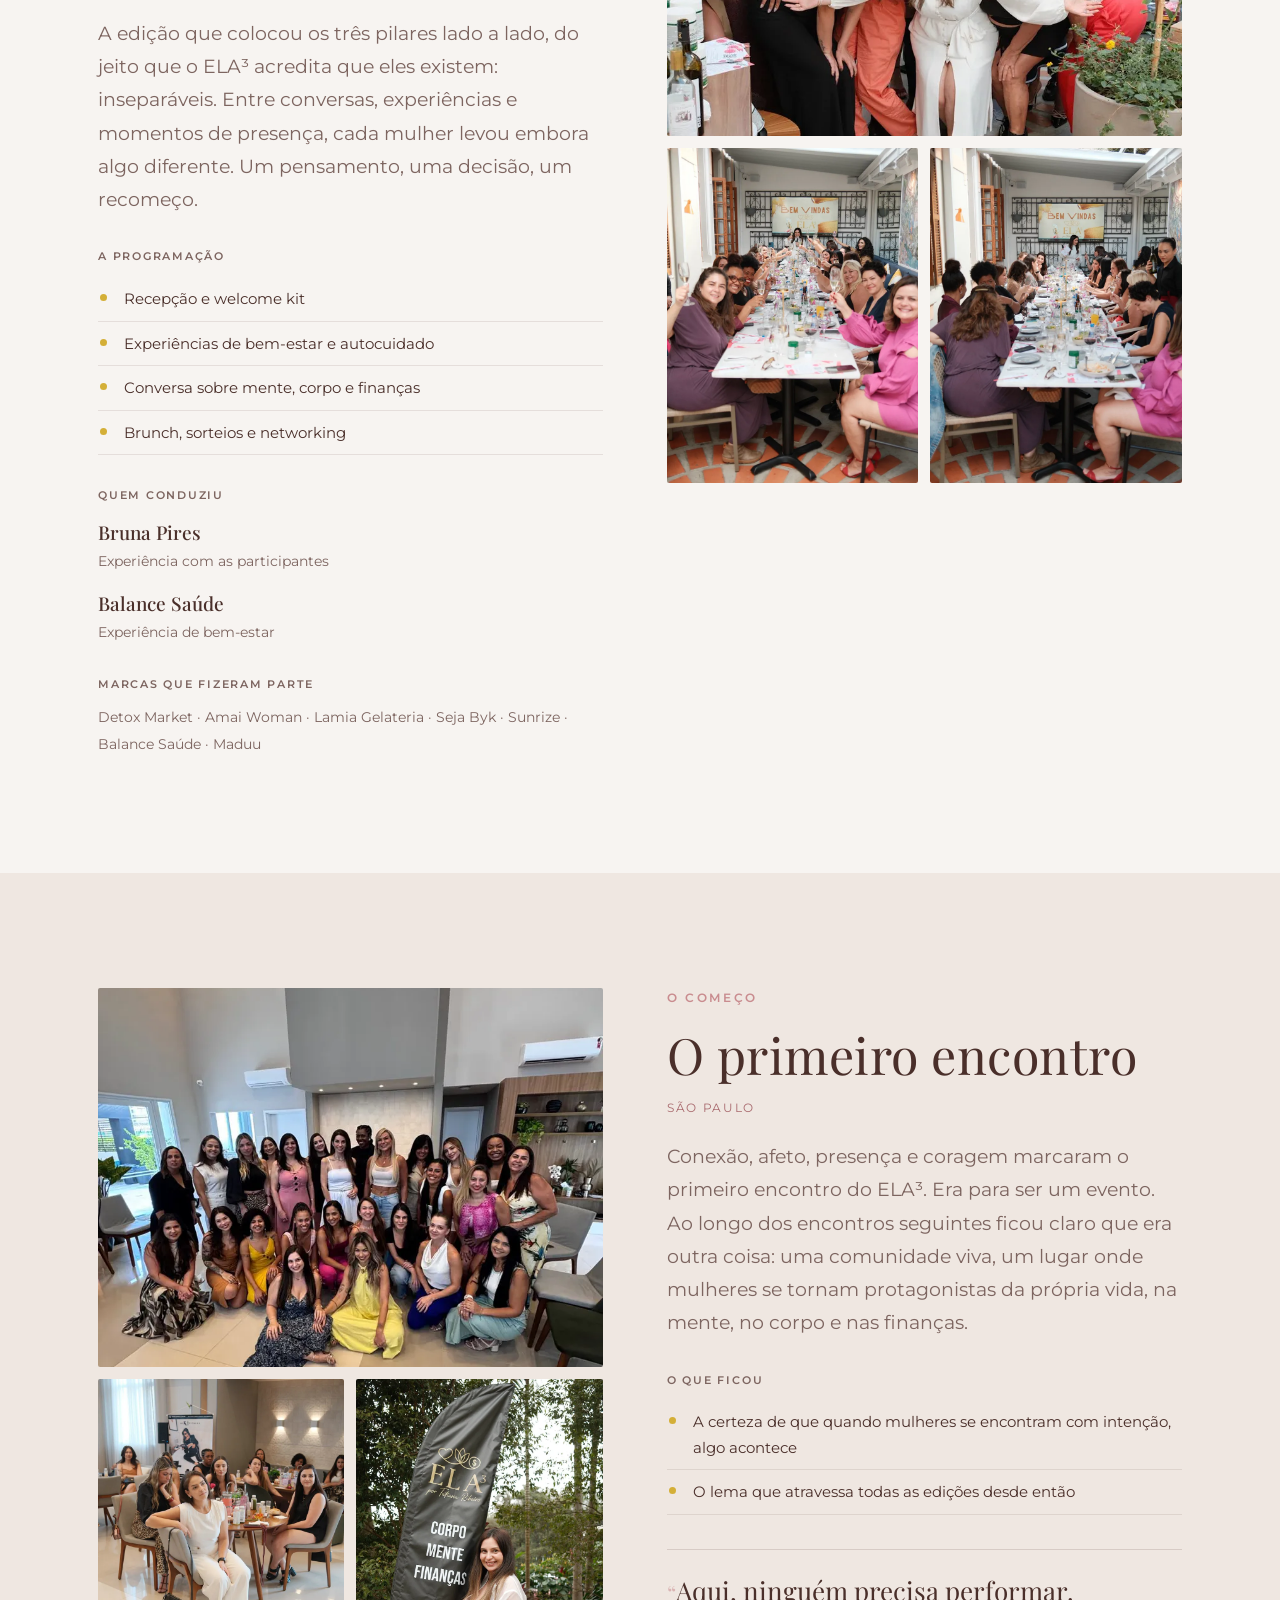
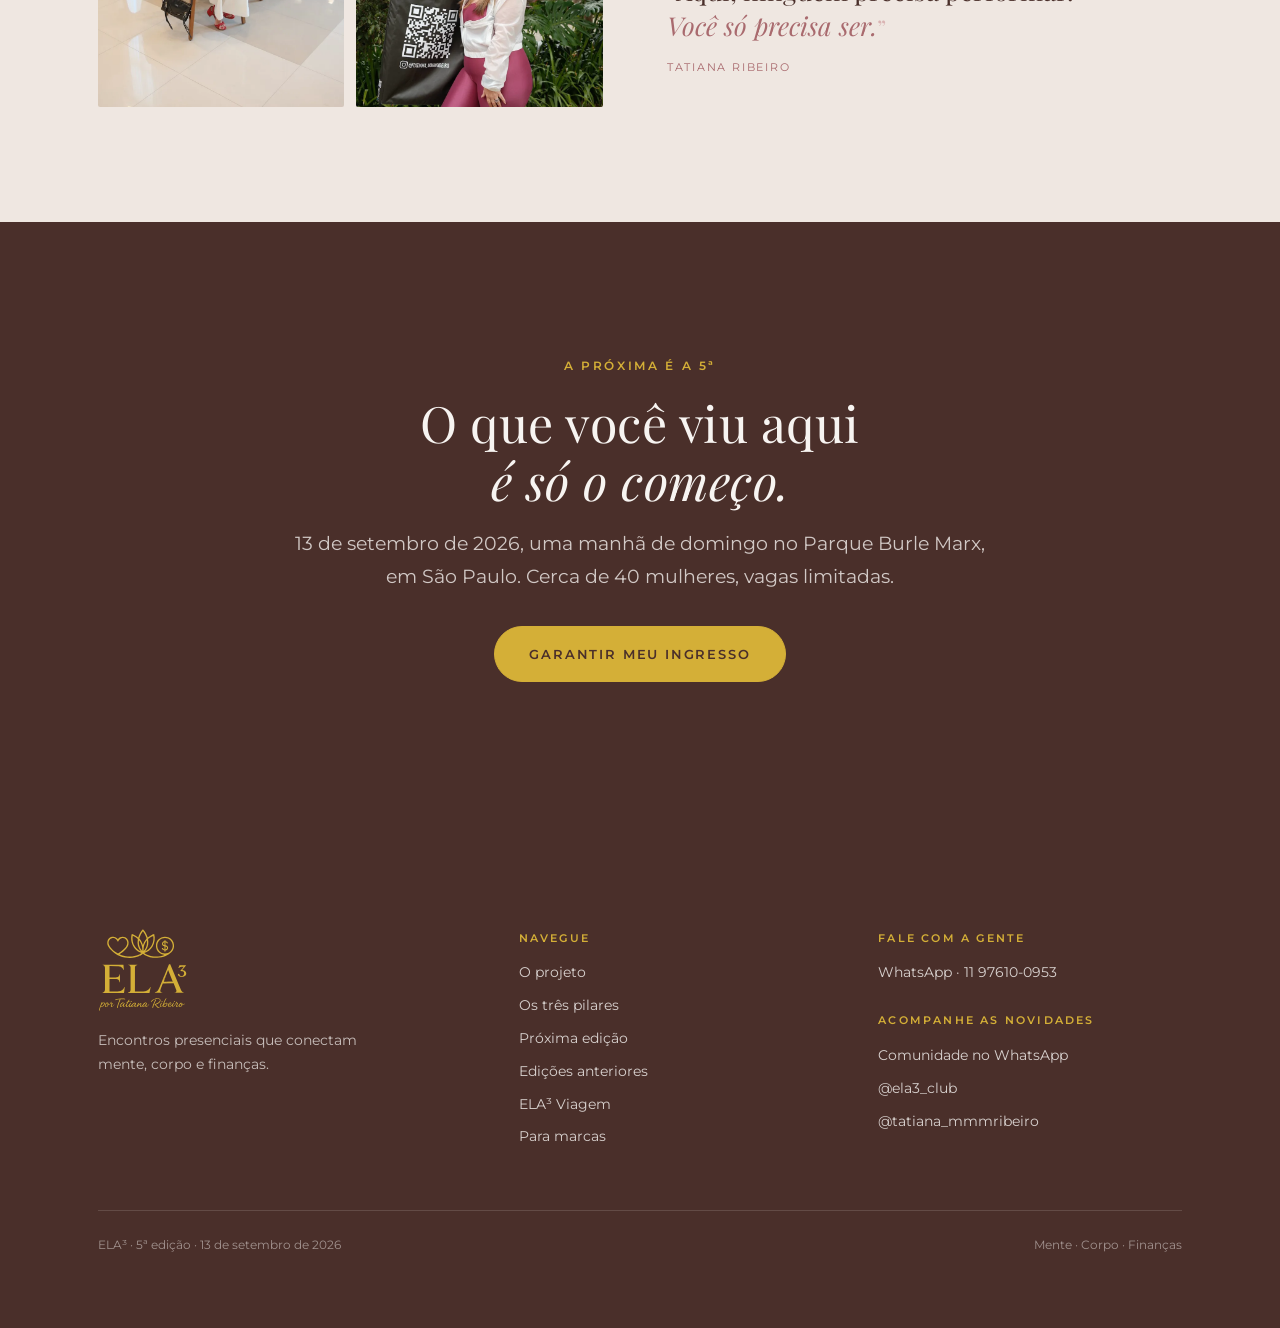
==== commit 89454f3f: "Tira Club do site, evento vira ELA3 Experience, lockup completo no hero e cronograma com descricoes " ====
--- a/edicoes.html
+++ b/edicoes.html
@@ -3,7 +3,7 @@
 <head>
 <meta charset="utf-8">
 <meta name="viewport" content="width=device-width,initial-scale=1">
-<title>Edições anteriores · ELA³ Club</title>
+<title>Edições anteriores · ELA³</title>
 <meta name="description" content="Como foi cada encontro do ELA³: o pilar em foco, a programação, quem conduziu e as marcas que fizeram parte. Yoga no Parque Burle Marx, roda de conversa sobre saúde da mulher, Sala Secreta sobre liberdade financeira e mais.">
 <meta name="theme-color" content="#f7f4f1">
 <link rel="canonical" href="https://ela3.com.br/edicoes.html">
@@ -11,8 +11,8 @@
 <meta property="og:type" content="website">
 <meta property="og:url" content="https://ela3.com.br/edicoes.html">
 <meta property="og:locale" content="pt_BR">
-<meta property="og:site_name" content="ELA³ Club">
-<meta property="og:title" content="Edições anteriores · ELA³ Club">
+<meta property="og:site_name" content="ELA³ Experience">
+<meta property="og:title" content="Edições anteriores · ELA³">
 <meta property="og:description" content="Tem encontros que a gente vive e continua sentindo depois. Como foi cada edição do ELA³.">
 <meta property="og:image" content="https://ela3.com.br/assets/img/ed-parque-grupo.webp">
 <meta name="twitter:card" content="summary_large_image">
@@ -245,7 +245,7 @@
       </div>
     </div>
     <div class="foot__fim">
-      <span>ELA³ Club · 5ª edição · 13 de setembro de 2026</span>
+      <span>ELA³ · 5ª edição · 13 de setembro de 2026</span>
       <span>Mente · Corpo · Finanças</span>
     </div>
   </div>
--- a/assets/css/style.css
+++ b/assets/css/style.css
@@ -233,7 +233,9 @@
 }
 .crono li:last-child{border-bottom:0}
 .crono time{font-family:var(--serif);font-size:19px;color:var(--rosa-escuro)}
-.crono span{font-size:14.5px;letter-spacing:.02em}
+.crono span{display:block;font-size:14.5px;letter-spacing:.02em}
+.crono small{display:block;margin-top:6px;font-size:13px;line-height:1.55;
+  letter-spacing:0;color:var(--texto-suave)}
 .crono li.is-ela{background:linear-gradient(90deg,rgba(212,175,55,.13),transparent);margin-inline:-14px;padding-inline:14px}
 .crono li.is-ela span{font-weight:600}
 
